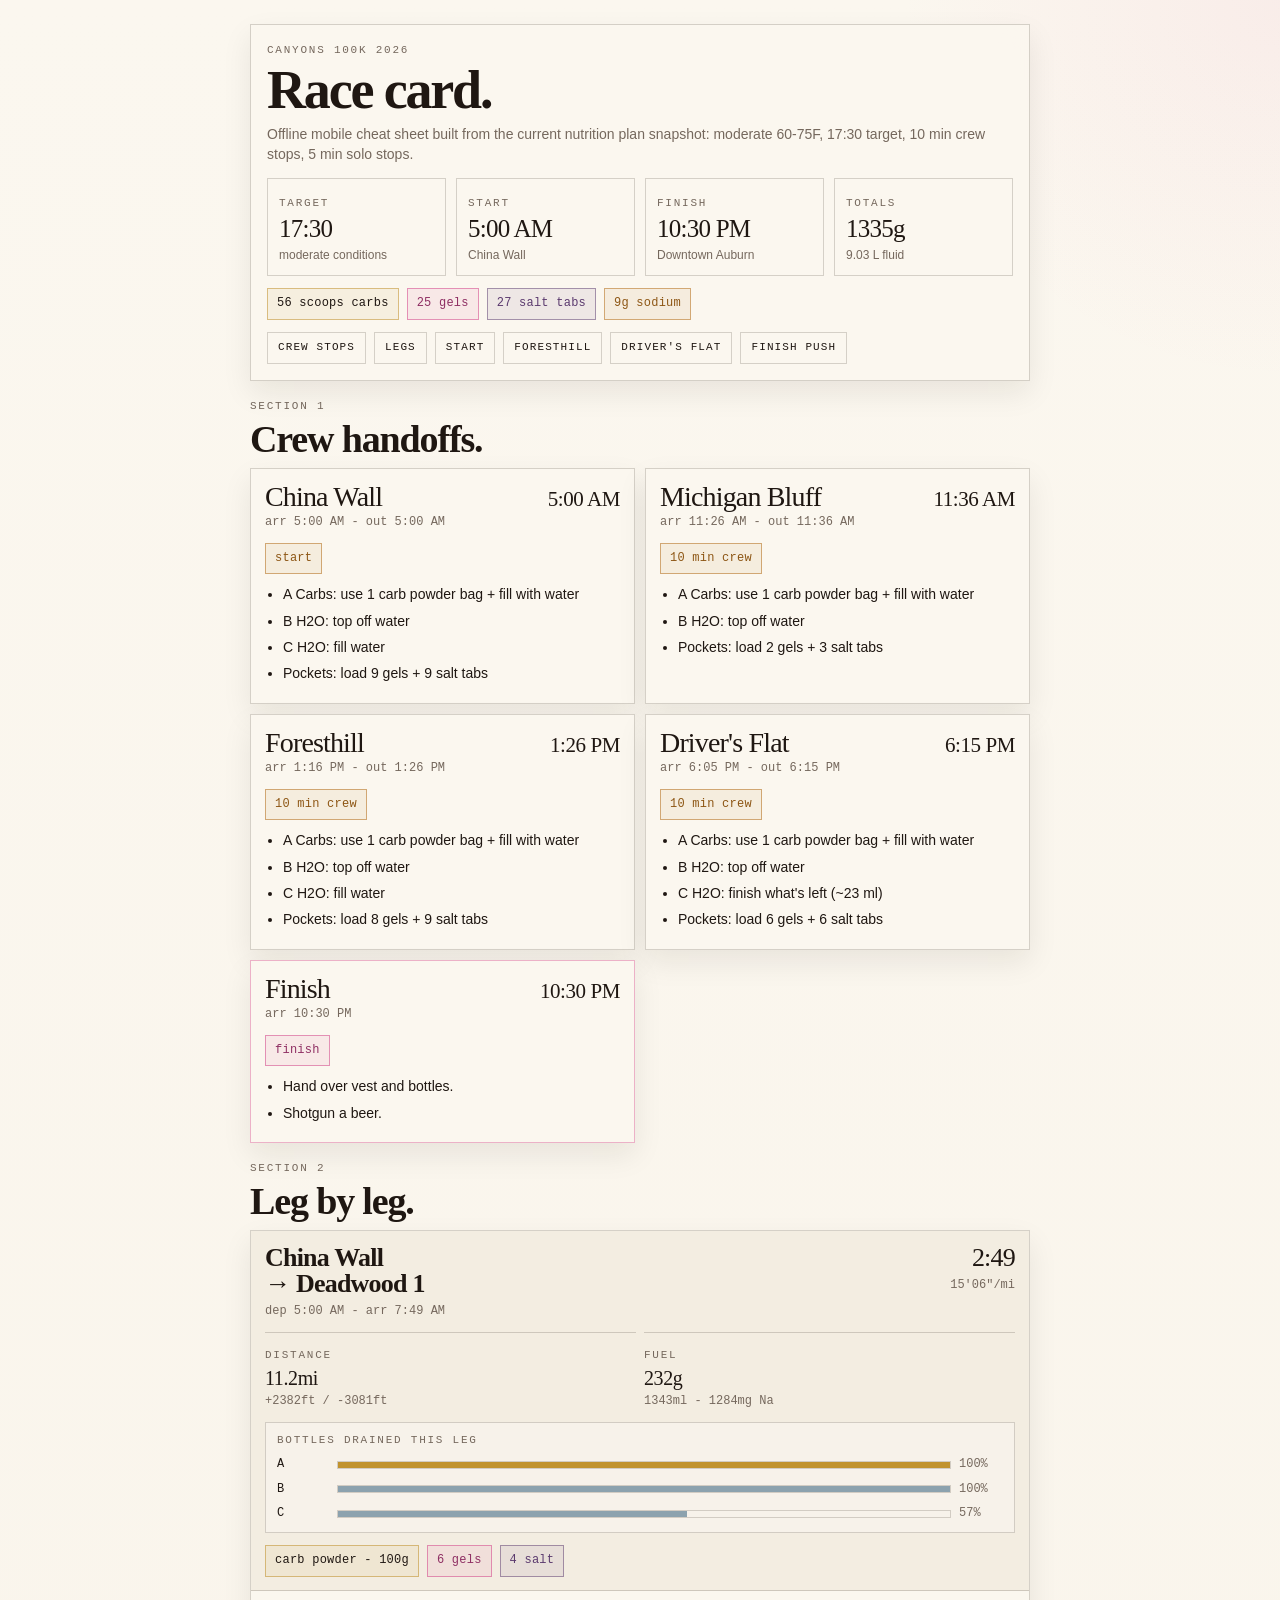
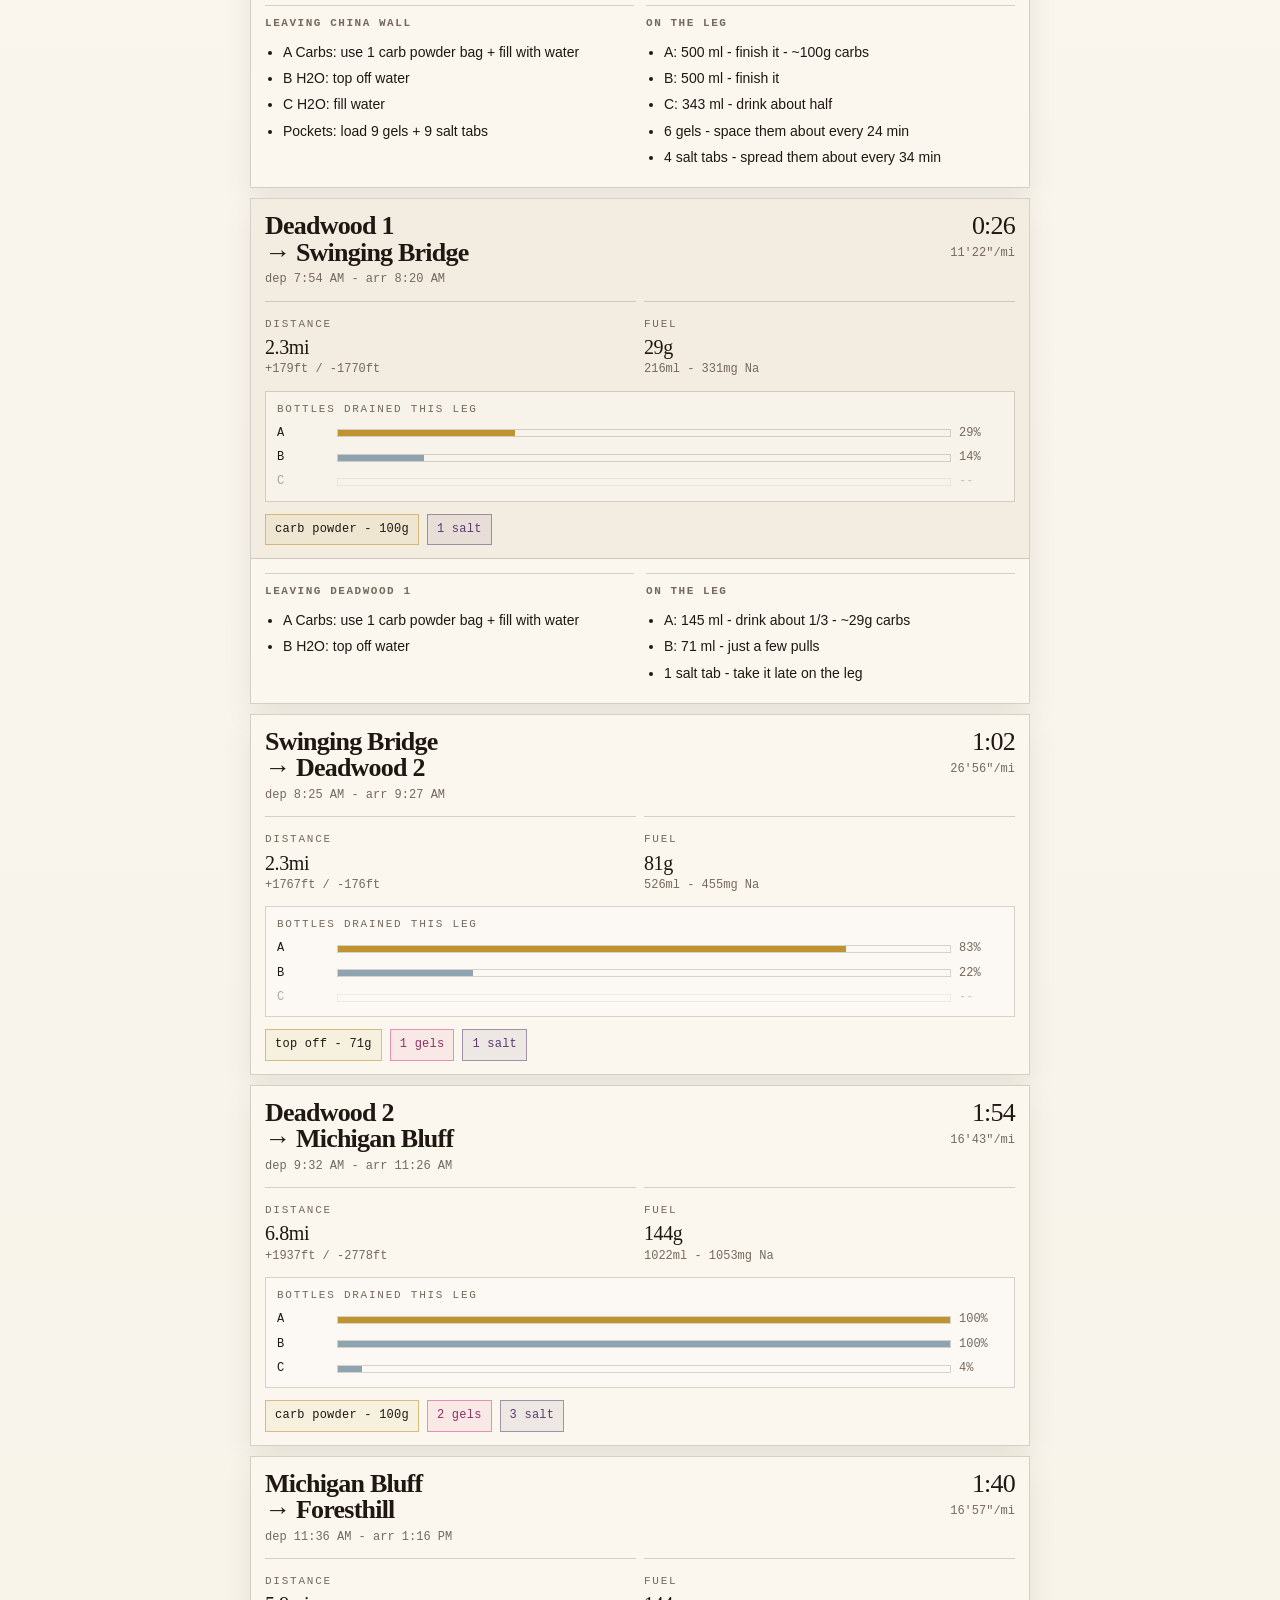
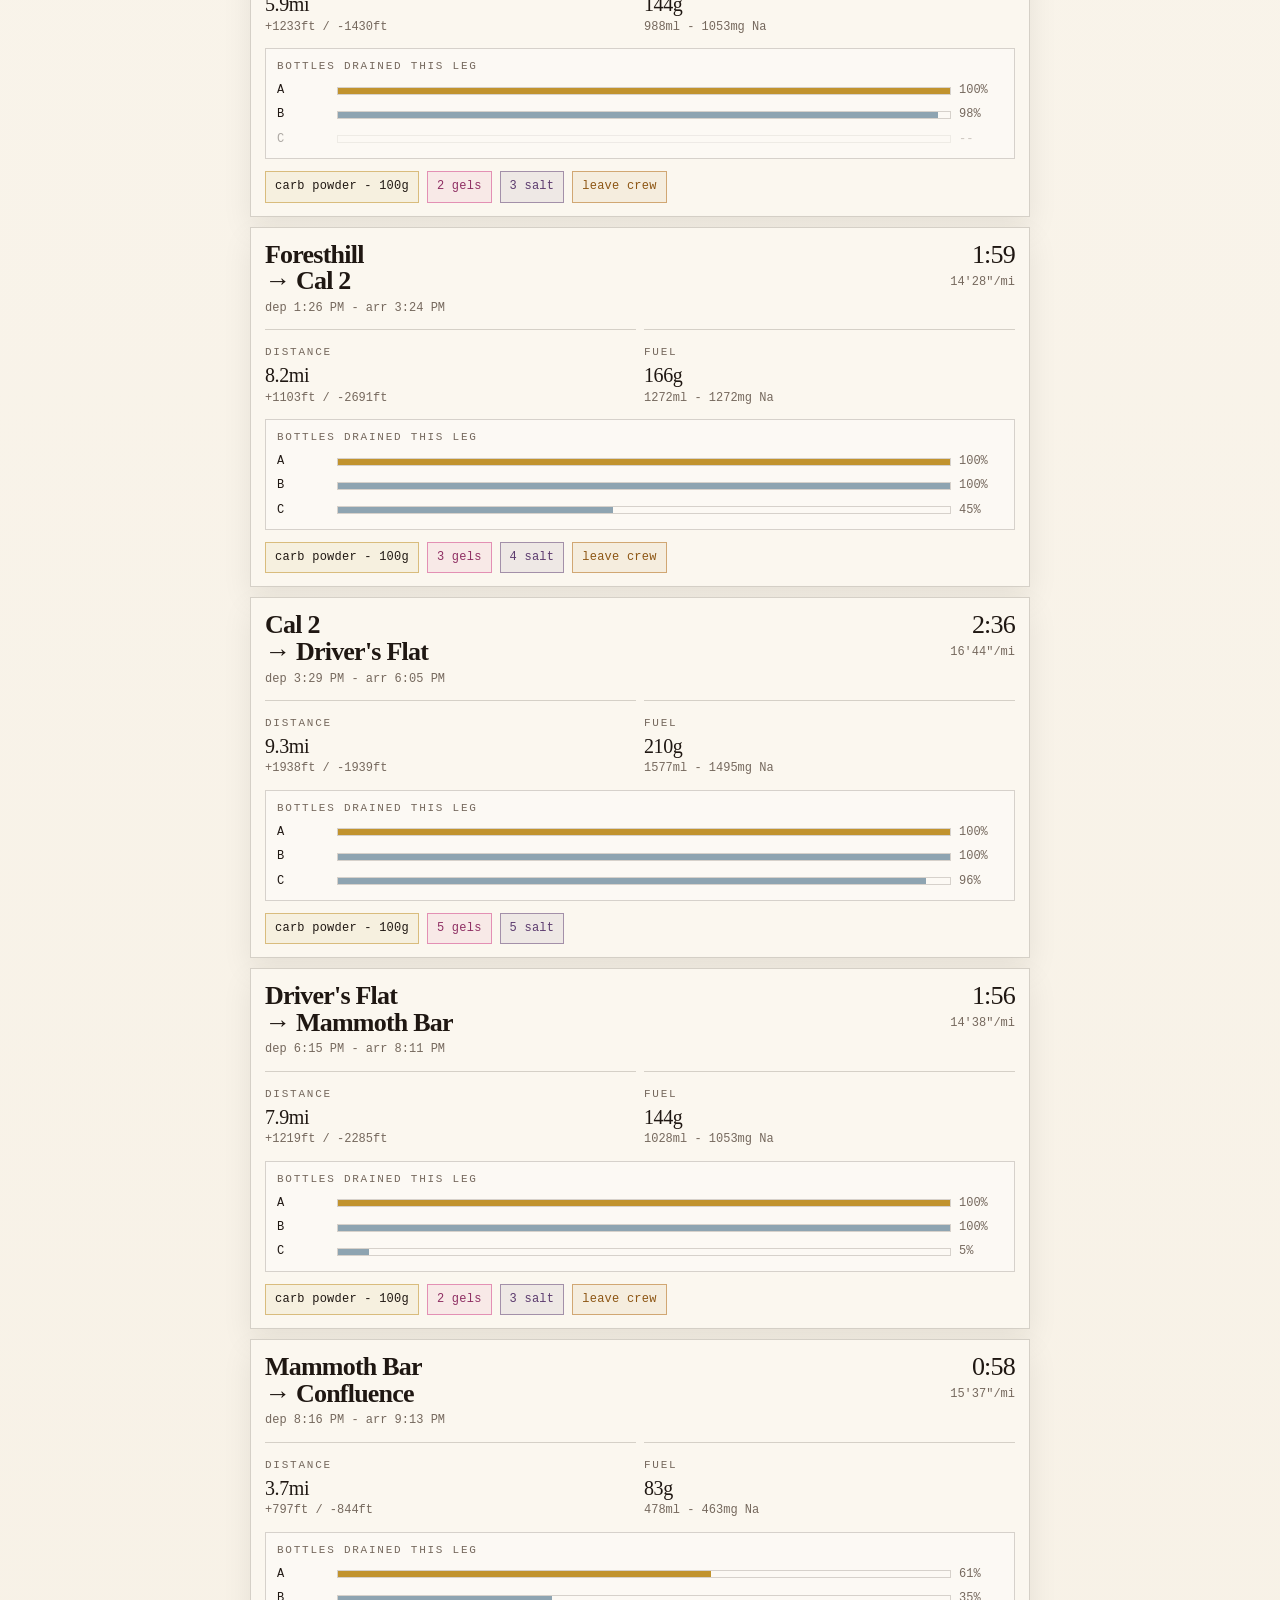
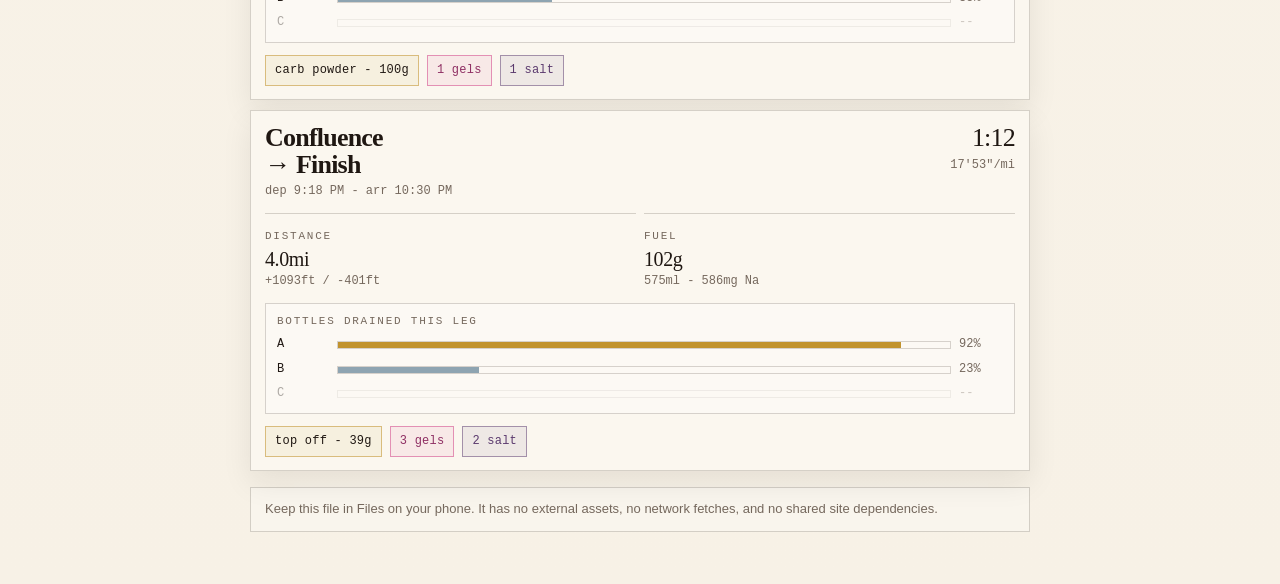
==== cheat-sheet.html @ bc031a40 "Add offline race cheat sheet" ====
<!doctype html>
<html lang="en">
<head>
<meta charset="utf-8" />
<meta name="viewport" content="width=device-width, initial-scale=1" />
<title>Canyons 100K Race Card</title>
<style>
  :root {
    --bg: #f7f1e6;
    --paper: #fbf7ef;
    --line: rgba(40, 28, 20, 0.18);
    --line-strong: rgba(40, 28, 20, 0.3);
    --ink: #1f1712;
    --muted: #75685d;
    --accent: #d4478a;
    --gold: #c1932e;
    --water: #5b7d93;
    --crew: #b56f1d;
    --shadow: 0 12px 28px rgba(28, 21, 15, 0.08);
  }
  * { box-sizing: border-box; }
  html { scroll-behavior: smooth; }
  body {
    margin: 0;
    background:
      radial-gradient(circle at top right, rgba(212, 71, 138, 0.06), transparent 24rem),
      linear-gradient(180deg, #fbf7ef 0%, #f7f1e6 100%);
    color: var(--ink);
    font-family: ui-sans-serif, -apple-system, BlinkMacSystemFont, "Segoe UI", sans-serif;
    line-height: 1.45;
  }
  a { color: inherit; }
  .wrap {
    max-width: 820px;
    margin: 0 auto;
    padding: 20px 14px 40px;
  }
  .hero {
    background: rgba(251, 247, 239, 0.92);
    border: 1px solid var(--line);
    box-shadow: var(--shadow);
    padding: 18px 16px 16px;
    margin-bottom: 14px;
    position: sticky;
    top: 0;
    z-index: 20;
    backdrop-filter: blur(14px);
  }
  .eyebrow,
  .card-k,
  .section-k,
  .mini {
    font-family: ui-monospace, SFMono-Regular, Menlo, monospace;
    text-transform: uppercase;
    letter-spacing: 0.16em;
    color: var(--muted);
    font-size: 11px;
  }
  h1 {
    margin: 6px 0 8px;
    font-family: ui-serif, Georgia, Cambria, "Times New Roman", serif;
    font-size: clamp(38px, 9vw, 54px);
    line-height: 0.94;
    letter-spacing: -0.04em;
    font-weight: 600;
  }
  .hero p {
    margin: 0;
    color: var(--muted);
    font-size: 14px;
  }
  .summary-grid {
    display: grid;
    grid-template-columns: repeat(2, minmax(0, 1fr));
    gap: 10px;
    margin-top: 14px;
  }
  .summary-card {
    border: 1px solid var(--line);
    background: var(--paper);
    padding: 10px 11px 11px;
    min-width: 0;
  }
  .summary-card .v {
    margin-top: 5px;
    display: block;
    font-family: ui-serif, Georgia, Cambria, "Times New Roman", serif;
    font-size: 25px;
    letter-spacing: -0.03em;
    line-height: 0.98;
  }
  .summary-card .sub {
    margin-top: 5px;
    color: var(--muted);
    font-size: 12px;
  }
  .summary-strip {
    display: flex;
    flex-wrap: wrap;
    gap: 8px;
    margin-top: 12px;
  }
  .pill {
    display: inline-flex;
    align-items: center;
    padding: 6px 9px;
    border: 1px solid var(--line);
    background: var(--paper);
    font-family: ui-monospace, SFMono-Regular, Menlo, monospace;
    font-size: 12px;
    letter-spacing: 0.02em;
  }
  .pill.carb { border-color: rgba(193, 147, 46, 0.55); background: rgba(193, 147, 46, 0.08); }
  .pill.gel { border-color: rgba(212, 71, 138, 0.55); background: rgba(212, 71, 138, 0.08); color: #8f2f63; }
  .pill.salt { border-color: rgba(91, 58, 110, 0.5); background: rgba(91, 58, 110, 0.08); color: #5b3a6e; }
  .pill.crew { border-color: rgba(181, 111, 29, 0.55); background: rgba(181, 111, 29, 0.08); color: #8d5614; }
  .jump-row {
    display: flex;
    flex-wrap: wrap;
    gap: 8px;
    margin-top: 12px;
  }
  .jump-row a {
    text-decoration: none;
    border: 1px solid var(--line);
    padding: 7px 10px;
    background: var(--paper);
    font-family: ui-monospace, SFMono-Regular, Menlo, monospace;
    font-size: 11px;
    letter-spacing: 0.1em;
    text-transform: uppercase;
  }
  .jump-row a:hover { background: #f3ede1; }
  section { margin-top: 18px; }
  .section-head {
    margin-bottom: 10px;
  }
  .section-head h2 {
    margin: 5px 0 0;
    font-family: ui-serif, Georgia, Cambria, "Times New Roman", serif;
    font-size: clamp(28px, 6vw, 38px);
    line-height: 1;
    letter-spacing: -0.03em;
    font-weight: 600;
  }
  .crew-grid,
  .leg-list {
    display: grid;
    gap: 10px;
  }
  .crew-card,
  .leg-card {
    border: 1px solid var(--line);
    background: var(--paper);
    box-shadow: var(--shadow);
  }
  .crew-card {
    padding: 14px 14px 13px;
  }
  .crew-card.finish { border-color: rgba(212, 71, 138, 0.4); }
  .crew-top {
    display: flex;
    justify-content: space-between;
    gap: 12px;
    align-items: baseline;
  }
  .crew-name {
    font-family: ui-serif, Georgia, Cambria, "Times New Roman", serif;
    font-size: 28px;
    line-height: 1;
    letter-spacing: -0.03em;
  }
  .crew-time {
    font-family: ui-serif, Georgia, Cambria, "Times New Roman", serif;
    font-size: 21px;
    letter-spacing: -0.02em;
    white-space: nowrap;
  }
  .crew-sub {
    margin-top: 3px;
    color: var(--muted);
    font-family: ui-monospace, SFMono-Regular, Menlo, monospace;
    font-size: 12px;
  }
  .crew-card ul,
  .detail-block ul {
    margin: 10px 0 0;
    padding-left: 18px;
  }
  .crew-card li,
  .detail-block li {
    margin-bottom: 6px;
    font-size: 14px;
  }
  details.leg-card {
    overflow: hidden;
  }
  details.leg-card summary {
    list-style: none;
    cursor: pointer;
    padding: 14px 14px 13px;
  }
  details.leg-card summary::-webkit-details-marker { display: none; }
  details.leg-card[open] summary {
    background: #f3ede1;
    border-bottom: 1px solid var(--line);
  }
  .leg-head {
    display: flex;
    justify-content: space-between;
    gap: 12px;
    align-items: flex-start;
  }
  .leg-title {
    font-family: ui-serif, Georgia, Cambria, "Times New Roman", serif;
    font-size: 26px;
    line-height: 1.02;
    letter-spacing: -0.03em;
    font-weight: 600;
  }
  .leg-kicker {
    margin-top: 5px;
    color: var(--muted);
    font-family: ui-monospace, SFMono-Regular, Menlo, monospace;
    font-size: 12px;
  }
  .leg-time {
    text-align: right;
    white-space: nowrap;
  }
  .leg-time .v {
    display: block;
    font-family: ui-serif, Georgia, Cambria, "Times New Roman", serif;
    font-size: 26px;
    line-height: 1;
    letter-spacing: -0.03em;
  }
  .leg-time .sub {
    margin-top: 4px;
    color: var(--muted);
    font-family: ui-monospace, SFMono-Regular, Menlo, monospace;
    font-size: 12px;
  }
  .leg-meta {
    display: grid;
    grid-template-columns: repeat(2, minmax(0, 1fr));
    gap: 8px;
    margin-top: 12px;
  }
  .meta-box {
    border-top: 1px solid var(--line);
    padding-top: 8px;
    min-width: 0;
  }
  .meta-box .v {
    display: block;
    margin-top: 4px;
    font-family: ui-serif, Georgia, Cambria, "Times New Roman", serif;
    font-size: 20px;
    line-height: 1.02;
    letter-spacing: -0.02em;
  }
  .meta-box .sub {
    margin-top: 4px;
    color: var(--muted);
    font-size: 12px;
    font-family: ui-monospace, SFMono-Regular, Menlo, monospace;
  }
  .bottle-grid {
    display: grid;
    gap: 7px;
    margin-top: 12px;
    padding: 10px 11px;
    border: 1px solid var(--line);
    background: rgba(255, 255, 255, 0.28);
  }
  .bottle-row {
    display: grid;
    grid-template-columns: 52px minmax(0, 1fr) 44px;
    gap: 8px;
    align-items: center;
    font-family: ui-monospace, SFMono-Regular, Menlo, monospace;
    font-size: 12px;
    color: var(--muted);
  }
  .bottle-row .label {
    color: var(--ink);
  }
  .bar {
    height: 8px;
    border: 1px solid var(--line);
    background: transparent;
    position: relative;
    overflow: hidden;
  }
  .bar i {
    position: absolute;
    inset: 0 auto 0 0;
    display: block;
    height: 100%;
  }
  .bar.carb i { background: var(--gold); }
  .bar.h2o i { background: rgba(91, 125, 147, 0.68); }
  .leg-pills {
    display: flex;
    flex-wrap: wrap;
    gap: 8px;
    margin-top: 12px;
  }
  .detail-grid {
    display: grid;
    gap: 12px;
    padding: 14px;
  }
  .detail-block {
    border-top: 1px solid var(--line);
    padding-top: 10px;
  }
  .detail-block h3 {
    margin: 0;
    font-family: ui-monospace, SFMono-Regular, Menlo, monospace;
    font-size: 11px;
    letter-spacing: 0.14em;
    text-transform: uppercase;
    color: var(--muted);
  }
  .footer-note {
    margin-top: 16px;
    padding: 12px 14px;
    border: 1px solid var(--line);
    background: rgba(251, 247, 239, 0.8);
    color: var(--muted);
    font-size: 13px;
  }
  @media (min-width: 760px) {
    .wrap { padding: 24px 20px 52px; }
    .summary-grid { grid-template-columns: repeat(4, minmax(0, 1fr)); }
    .crew-grid { grid-template-columns: repeat(2, minmax(0, 1fr)); }
    .detail-grid { grid-template-columns: repeat(2, minmax(0, 1fr)); }
  }
  @media (max-width: 440px) {
    .wrap { padding-left: 10px; padding-right: 10px; }
    .hero { padding-left: 12px; padding-right: 12px; }
    .leg-head,
    .crew-top { flex-direction: column; align-items: flex-start; }
    .leg-time { text-align: left; }
    .bottle-row { grid-template-columns: 44px minmax(0, 1fr) 38px; }
  }
</style>
</head>
<body>
<div class="wrap">
  <header class="hero">
    <div class="eyebrow">Canyons 100K 2026</div>
    <h1>Race card.</h1>
    <p>Offline mobile cheat sheet built from the current nutrition plan snapshot: moderate 60-75F, 17:30 target, 10 min crew stops, 5 min solo stops.</p>
    <div class="summary-grid" id="summaryGrid"></div>
    <div class="summary-strip" id="summaryStrip"></div>
    <div class="jump-row">
      <a href="#crew">Crew stops</a>
      <a href="#legs">Legs</a>
      <a href="#leg-1">Start</a>
      <a href="#leg-5">Foresthill</a>
      <a href="#leg-8">Driver's Flat</a>
      <a href="#leg-10">Finish push</a>
    </div>
  </header>

  <main>
    <section id="crew">
      <div class="section-head">
        <div class="section-k">Section 1</div>
        <h2>Crew handoffs.</h2>
      </div>
      <div class="crew-grid" id="crewGrid"></div>
    </section>

    <section id="legs">
      <div class="section-head">
        <div class="section-k">Section 2</div>
        <h2>Leg by leg.</h2>
      </div>
      <div class="leg-list" id="legList"></div>
    </section>

    <div class="footer-note">
      Keep this file in Files on your phone. It has no external assets, no network fetches, and no shared site dependencies.
    </div>
  </main>
</div>

<script>
const DATA = {
  "meta": {
    "heat": "moderate",
    "target": "17:30",
    "start": "5:00 AM",
    "finish": "10:30 PM",
    "carbs": 1335,
    "fluid": "9.03 L",
    "sodium": 9045,
    "gels": 25,
    "salt": 27,
    "scoops": 56
  },
  "crewStops": [
    {
      "name": "China Wall",
      "start": true,
      "finish": false,
      "arr": "5:00 AM",
      "dep": "5:00 AM",
      "dwellMin": 0
    },
    {
      "name": "Michigan Bluff",
      "start": false,
      "finish": false,
      "arr": "11:26 AM",
      "dep": "11:36 AM",
      "dwellMin": 10
    },
    {
      "name": "Foresthill",
      "start": false,
      "finish": false,
      "arr": "1:16 PM",
      "dep": "1:26 PM",
      "dwellMin": 10
    },
    {
      "name": "Driver's Flat",
      "start": false,
      "finish": false,
      "arr": "6:05 PM",
      "dep": "6:15 PM",
      "dwellMin": 10
    },
    {
      "name": "Finish",
      "start": false,
      "finish": true,
      "arr": "10:30 PM",
      "dep": null,
      "dwellMin": 0
    }
  ],
  "legs": [
    {
      "from": "China Wall",
      "to": "Deadwood 1",
      "crew": false,
      "mile": 11.2,
      "gain": 2382,
      "loss": 3081,
      "time": "2:49",
      "dep": "5:00 AM",
      "arr": "7:49 AM",
      "pace": "15'06\"/mi",
      "carbs": 232,
      "fluidMl": 1343,
      "sodium": 1284,
      "bottles": { "A": 100, "B": 100, "C": 57 },
      "topPills": { "bag": "carb powder - 100g", "gels": 6, "salt": 4 },
      "leaving": [
        "A Carbs: use 1 carb powder bag + fill with water",
        "B H2O: top off water",
        "C H2O: fill water",
        "Pockets: load 9 gels + 9 salt tabs"
      ],
      "onLeg": [
        "A: 500 ml - finish it - ~100g carbs",
        "B: 500 ml - finish it",
        "C: 343 ml - drink about half",
        "6 gels - space them about every 24 min",
        "4 salt tabs - spread them about every 34 min"
      ]
    },
    {
      "from": "Deadwood 1",
      "to": "Swinging Bridge",
      "crew": false,
      "mile": 2.3,
      "gain": 179,
      "loss": 1770,
      "time": "0:26",
      "dep": "7:54 AM",
      "arr": "8:20 AM",
      "pace": "11'22\"/mi",
      "carbs": 29,
      "fluidMl": 216,
      "sodium": 331,
      "bottles": { "A": 29, "B": 14, "C": null },
      "topPills": { "bag": "carb powder - 100g", "gels": 0, "salt": 1 },
      "leaving": [
        "A Carbs: use 1 carb powder bag + fill with water",
        "B H2O: top off water"
      ],
      "onLeg": [
        "A: 145 ml - drink about 1/3 - ~29g carbs",
        "B: 71 ml - just a few pulls",
        "1 salt tab - take it late on the leg"
      ]
    },
    {
      "from": "Swinging Bridge",
      "to": "Deadwood 2",
      "crew": false,
      "mile": 2.3,
      "gain": 1767,
      "loss": 176,
      "time": "1:02",
      "dep": "8:25 AM",
      "arr": "9:27 AM",
      "pace": "26'56\"/mi",
      "carbs": 81,
      "fluidMl": 526,
      "sodium": 455,
      "bottles": { "A": 83, "B": 22, "C": null },
      "topPills": { "bag": "top off - 71g", "gels": 1, "salt": 1 },
      "leaving": [
        "A Carbs: keep carry-over + top off (71g left)",
        "B H2O: top off water"
      ],
      "onLeg": [
        "A: 415 ml - drink about 3/4 to 4/5 - ~59g carbs",
        "B: 111 ml - just a few pulls",
        "1 gel - use it around halfway",
        "1 salt tab - take it around halfway"
      ]
    },
    {
      "from": "Deadwood 2",
      "to": "Michigan Bluff",
      "crew": false,
      "mile": 6.8,
      "gain": 1937,
      "loss": 2778,
      "time": "1:54",
      "dep": "9:32 AM",
      "arr": "11:26 AM",
      "pace": "16'43\"/mi",
      "carbs": 144,
      "fluidMl": 1022,
      "sodium": 1053,
      "bottles": { "A": 100, "B": 100, "C": 4 },
      "topPills": { "bag": "carb powder - 100g", "gels": 2, "salt": 3 },
      "leaving": [
        "A Carbs: use 1 carb powder bag + fill with water",
        "B H2O: top off water",
        "C H2O: fill water"
      ],
      "onLeg": [
        "A: 500 ml - finish it - ~100g carbs",
        "B: 500 ml - finish it",
        "C: 22 ml - just a few sips",
        "2 gels - use one in the first half and one in the second half",
        "3 salt tabs - spread them about every 29 min"
      ]
    },
    {
      "from": "Michigan Bluff",
      "to": "Foresthill",
      "crew": true,
      "mile": 5.9,
      "gain": 1233,
      "loss": 1430,
      "time": "1:40",
      "dep": "11:36 AM",
      "arr": "1:16 PM",
      "pace": "16'57\"/mi",
      "carbs": 144,
      "fluidMl": 988,
      "sodium": 1053,
      "bottles": { "A": 100, "B": 98, "C": null },
      "topPills": { "bag": "carb powder - 100g", "gels": 2, "salt": 3 },
      "leaving": [
        "A Carbs: use 1 carb powder bag + fill with water",
        "B H2O: top off water",
        "Pockets: load 2 gels + 3 salt tabs"
      ],
      "onLeg": [
        "A: 500 ml - finish it - ~100g carbs",
        "B: 488 ml - drink almost all of it",
        "2 gels - use one in the first half and one in the second half",
        "3 salt tabs - spread them about every 25 min"
      ]
    },
    {
      "from": "Foresthill",
      "to": "Cal 2",
      "crew": true,
      "mile": 8.2,
      "gain": 1103,
      "loss": 2691,
      "time": "1:59",
      "dep": "1:26 PM",
      "arr": "3:24 PM",
      "pace": "14'28\"/mi",
      "carbs": 166,
      "fluidMl": 1272,
      "sodium": 1272,
      "bottles": { "A": 100, "B": 100, "C": 45 },
      "topPills": { "bag": "carb powder - 100g", "gels": 3, "salt": 4 },
      "leaving": [
        "A Carbs: use 1 carb powder bag + fill with water",
        "B H2O: top off water",
        "C H2O: fill water",
        "Pockets: load 8 gels + 9 salt tabs"
      ],
      "onLeg": [
        "A: 500 ml - finish it - ~100g carbs",
        "B: 500 ml - finish it",
        "C: 272 ml - drink about half",
        "3 gels - space them about every 30 min",
        "4 salt tabs - spread them about every 24 min"
      ]
    },
    {
      "from": "Cal 2",
      "to": "Driver's Flat",
      "crew": false,
      "mile": 9.3,
      "gain": 1938,
      "loss": 1939,
      "time": "2:36",
      "dep": "3:29 PM",
      "arr": "6:05 PM",
      "pace": "16'44\"/mi",
      "carbs": 210,
      "fluidMl": 1577,
      "sodium": 1495,
      "bottles": { "A": 100, "B": 100, "C": 96 },
      "topPills": { "bag": "carb powder - 100g", "gels": 5, "salt": 5 },
      "leaving": [
        "A Carbs: use 1 carb powder bag + fill with water",
        "B H2O: top off water",
        "C H2O: fill water"
      ],
      "onLeg": [
        "A: 500 ml - finish it - ~100g carbs",
        "B: 500 ml - finish it",
        "C: 577 ml - drink almost all of it",
        "5 gels - space them about every 26 min",
        "5 salt tabs - spread them about every 26 min"
      ]
    },
    {
      "from": "Driver's Flat",
      "to": "Mammoth Bar",
      "crew": true,
      "mile": 7.9,
      "gain": 1219,
      "loss": 2285,
      "time": "1:56",
      "dep": "6:15 PM",
      "arr": "8:11 PM",
      "pace": "14'38\"/mi",
      "carbs": 144,
      "fluidMl": 1028,
      "sodium": 1053,
      "bottles": { "A": 100, "B": 100, "C": 5 },
      "topPills": { "bag": "carb powder - 100g", "gels": 2, "salt": 3 },
      "leaving": [
        "A Carbs: use 1 carb powder bag + fill with water",
        "B H2O: top off water",
        "C H2O: finish what's left (~23 ml)",
        "Pockets: load 6 gels + 6 salt tabs"
      ],
      "onLeg": [
        "A: 500 ml - finish it - ~100g carbs",
        "B: 500 ml - finish it",
        "C: 28 ml - just a few sips",
        "2 gels - use one in the first half and one in the second half",
        "3 salt tabs - spread them about every 29 min"
      ]
    },
    {
      "from": "Mammoth Bar",
      "to": "Confluence",
      "crew": false,
      "mile": 3.7,
      "gain": 797,
      "loss": 844,
      "time": "0:58",
      "dep": "8:16 PM",
      "arr": "9:13 PM",
      "pace": "15'37\"/mi",
      "carbs": 83,
      "fluidMl": 478,
      "sodium": 463,
      "bottles": { "A": 61, "B": 35, "C": null },
      "topPills": { "bag": "carb powder - 100g", "gels": 1, "salt": 1 },
      "leaving": [
        "A Carbs: use 1 carb powder bag + fill with water",
        "B H2O: top off water"
      ],
      "onLeg": [
        "A: 303 ml - drink about 2/3 - ~61g carbs",
        "B: 175 ml - drink about 1/3",
        "1 gel - use it around halfway",
        "1 salt tab - take it around halfway"
      ]
    },
    {
      "from": "Confluence",
      "to": "Finish",
      "crew": false,
      "mile": 4,
      "gain": 1093,
      "loss": 401,
      "time": "1:12",
      "dep": "9:18 PM",
      "arr": "10:30 PM",
      "pace": "17'53\"/mi",
      "carbs": 102,
      "fluidMl": 575,
      "sodium": 586,
      "bottles": { "A": 92, "B": 23, "C": null },
      "topPills": { "bag": "top off - 39g", "gels": 3, "salt": 2 },
      "leaving": [
        "A Carbs: keep carry-over + top off (39g left)",
        "B H2O: top off water"
      ],
      "onLeg": [
        "A: 460 ml - drink almost all of it - ~36g carbs",
        "B: 115 ml - just a few pulls",
        "3 gels - space them about every 18 min",
        "2 salt tabs - take one in the first half and one in the second half"
      ]
    }
  ]
};

const summaryGrid = document.getElementById('summaryGrid');
const summaryStrip = document.getElementById('summaryStrip');
const crewGrid = document.getElementById('crewGrid');
const legList = document.getElementById('legList');

function esc(value) {
  return String(value)
    .replaceAll('&', '&amp;')
    .replaceAll('<', '&lt;')
    .replaceAll('>', '&gt;')
    .replaceAll('"', '&quot;');
}

function summaryCard(label, value, sub) {
  return `<div class="summary-card"><span class="card-k">${label}</span><span class="v">${value}</span><div class="sub">${sub}</div></div>`;
}

function pill(label, cls) {
  return `<span class="pill ${cls}">${esc(label)}</span>`;
}

summaryGrid.innerHTML = [
  summaryCard('Target', DATA.meta.target, `${DATA.meta.heat} conditions`),
  summaryCard('Start', DATA.meta.start, 'China Wall'),
  summaryCard('Finish', DATA.meta.finish, 'Downtown Auburn'),
  summaryCard('Totals', `${DATA.meta.carbs}g`, `${DATA.meta.fluid} fluid`)
].join('');

summaryStrip.innerHTML = [
  pill(`${DATA.meta.scoops} scoops carbs`, 'carb'),
  pill(`${DATA.meta.gels} gels`, 'gel'),
  pill(`${DATA.meta.salt} salt tabs`, 'salt'),
  pill(`${Math.round(DATA.meta.sodium / 1000 * 10) / 10}g sodium`, 'crew')
].join('');

const crewLegMap = new Map(DATA.legs.map((leg) => [leg.from, leg]));

crewGrid.innerHTML = DATA.crewStops.map((stop) => {
  const nextLeg = crewLegMap.get(stop.name);
  const actions = [];
  if (stop.finish) {
    actions.push('Hand over vest and bottles.');
    actions.push('Shotgun a beer.');
  } else if (nextLeg) {
    actions.push(...nextLeg.leaving);
  }
  const chips = [];
  if (stop.start) chips.push(pill('start', 'crew'));
  else if (stop.finish) chips.push(pill('finish', 'gel'));
  else chips.push(pill(`${stop.dwellMin} min crew`, 'crew'));
  return `
    <article class="crew-card ${stop.finish ? 'finish' : ''}" id="crew-${stop.name.toLowerCase().replace(/[^a-z0-9]+/g, '-')}">
      <div class="crew-top">
        <div>
          <div class="crew-name">${esc(stop.name)}</div>
          <div class="crew-sub">${stop.finish ? `arr ${esc(stop.arr)}` : `arr ${esc(stop.arr)} - out ${esc(stop.dep)}`}</div>
        </div>
        <div class="crew-time">${stop.finish ? esc(stop.arr) : esc(stop.dep)}</div>
      </div>
      <div class="summary-strip">${chips.join('')}</div>
      <ul>${actions.map((item) => `<li>${esc(item)}</li>`).join('')}</ul>
    </article>
  `;
}).join('');

legList.innerHTML = DATA.legs.map((leg, idx) => {
  const pills = [
    pill(leg.topPills.bag, 'carb'),
    leg.topPills.gels ? pill(`${leg.topPills.gels} gels`, 'gel') : '',
    leg.topPills.salt ? pill(`${leg.topPills.salt} salt`, 'salt') : '',
    leg.crew ? pill('leave crew', 'crew') : ''
  ].filter(Boolean).join('');

  const bottleRows = [
    { key: 'A', label: 'A', pct: leg.bottles.A, cls: 'carb' },
    { key: 'B', label: 'B', pct: leg.bottles.B, cls: 'h2o' },
    { key: 'C', label: 'C', pct: leg.bottles.C, cls: 'h2o' }
  ].map((item) => {
    const pct = item.pct == null ? '--' : `${item.pct}%`;
    const width = item.pct == null ? 0 : item.pct;
    const opacity = item.pct == null ? ' style="opacity:0.35"' : '';
    return `<div class="bottle-row"${opacity}><span class="label">${item.label}</span><div class="bar ${item.cls}"><i style="width:${width}%"></i></div><span>${pct}</span></div>`;
  }).join('');

  return `
    <details class="leg-card" id="leg-${idx + 1}" ${idx < 2 ? 'open' : ''}>
      <summary>
        <div class="leg-head">
          <div>
            <div class="leg-title">${esc(leg.from)}<br />&rarr; ${esc(leg.to)}</div>
            <div class="leg-kicker">dep ${esc(leg.dep)} - arr ${esc(leg.arr)}</div>
          </div>
          <div class="leg-time">
            <span class="v">${esc(leg.time)}</span>
            <span class="sub">${esc(leg.pace)}</span>
          </div>
        </div>
        <div class="leg-meta">
          <div class="meta-box"><span class="mini">Distance</span><span class="v">${leg.mile.toFixed(1)}mi</span><div class="sub">+${leg.gain}ft / -${leg.loss}ft</div></div>
          <div class="meta-box"><span class="mini">Fuel</span><span class="v">${leg.carbs}g</span><div class="sub">${leg.fluidMl}ml - ${leg.sodium}mg Na</div></div>
        </div>
        <div class="bottle-grid">
          <div class="mini">Bottles drained this leg</div>
          ${bottleRows}
        </div>
        <div class="leg-pills">${pills}</div>
      </summary>
      <div class="detail-grid">
        <div class="detail-block">
          <h3>Leaving ${esc(leg.from)}</h3>
          <ul>${leg.leaving.map((item) => `<li>${esc(item)}</li>`).join('')}</ul>
        </div>
        <div class="detail-block">
          <h3>On the leg</h3>
          <ul>${leg.onLeg.map((item) => `<li>${esc(item)}</li>`).join('')}</ul>
        </div>
      </div>
    </details>
  `;
}).join('');
</script>
</body>
</html>
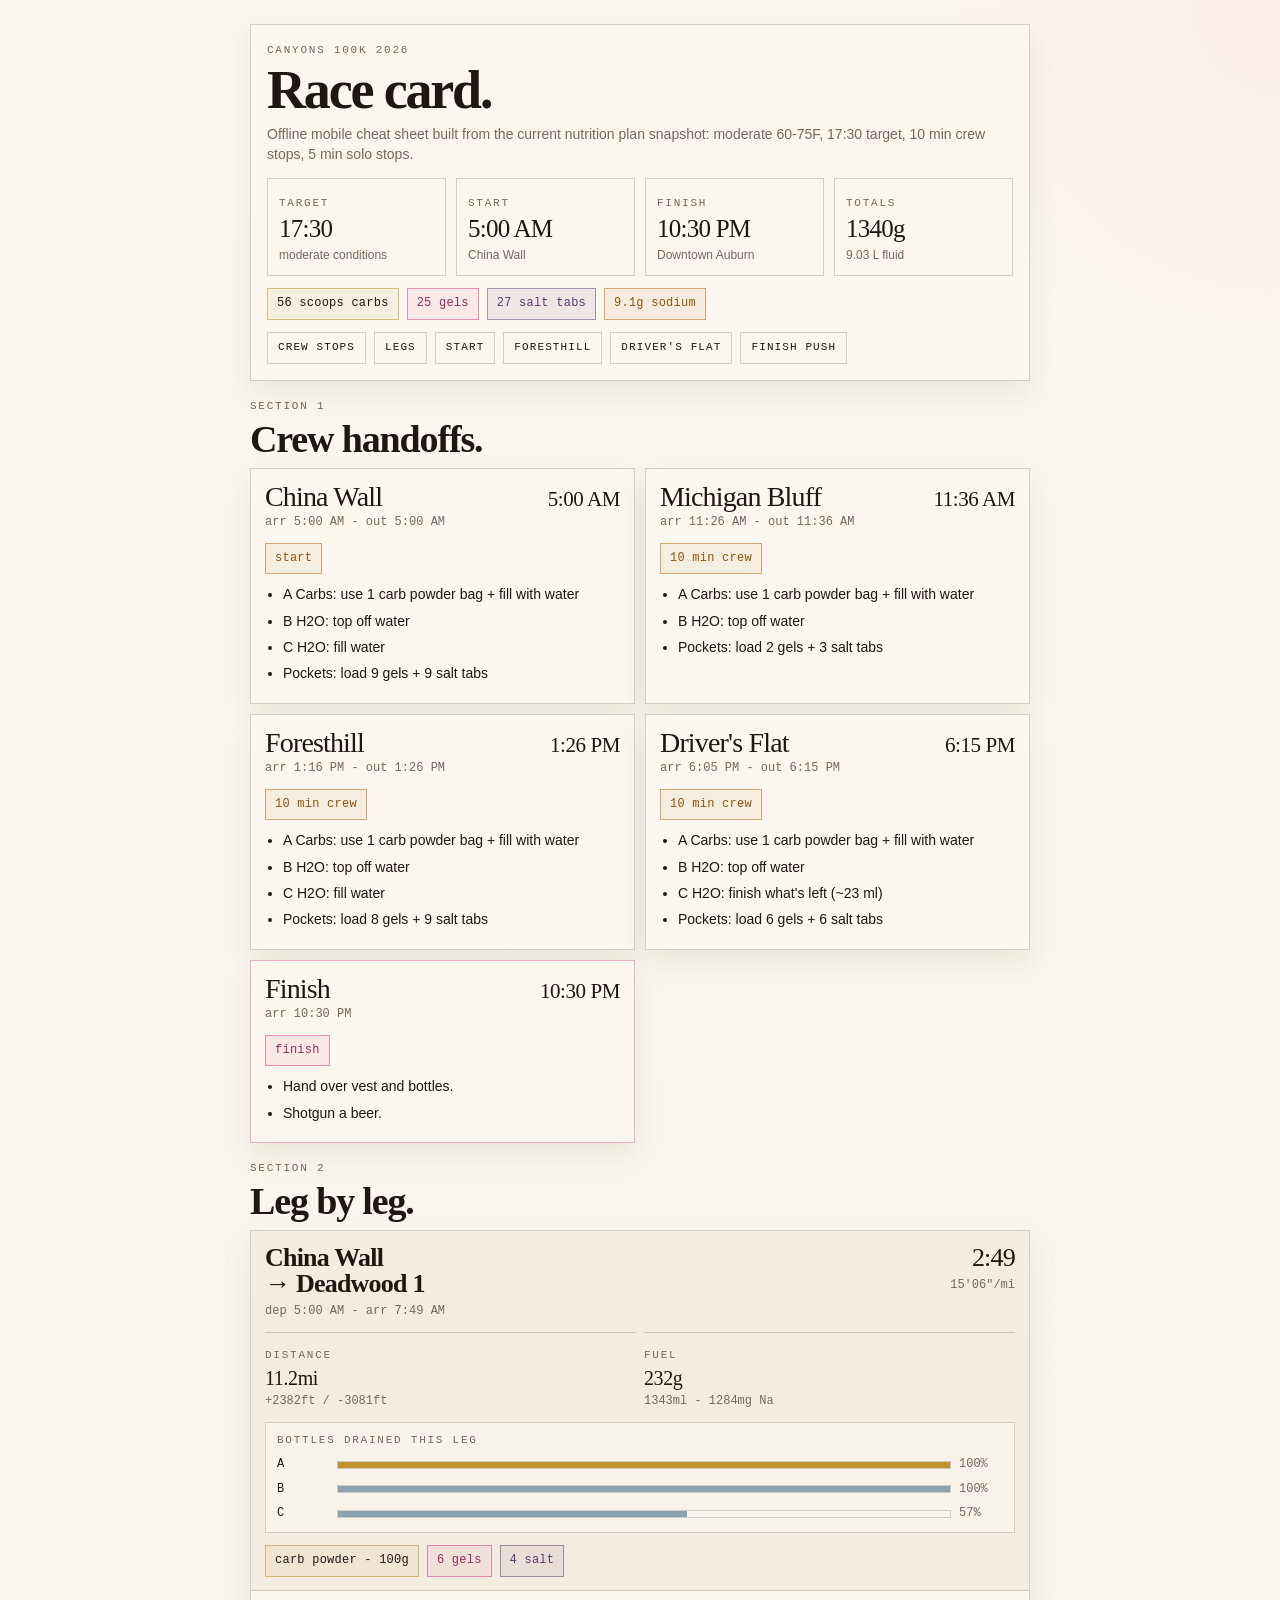
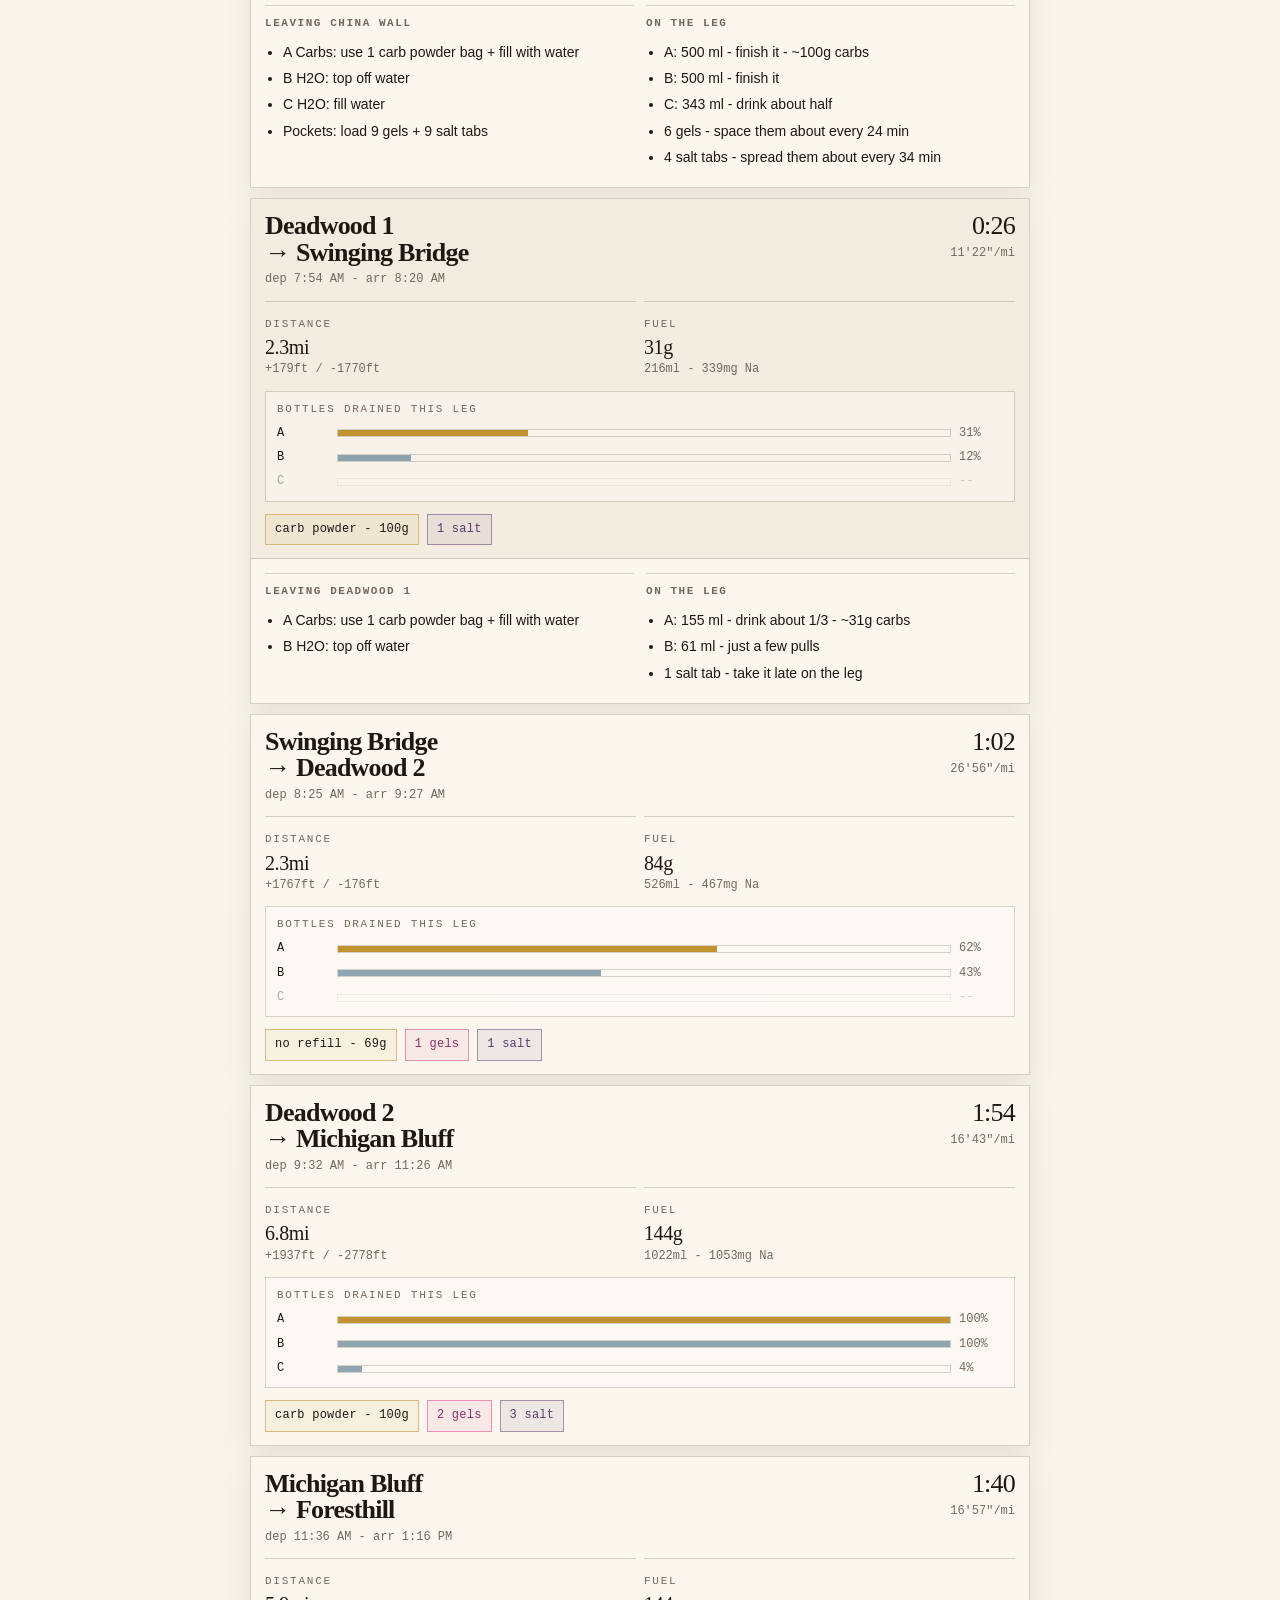
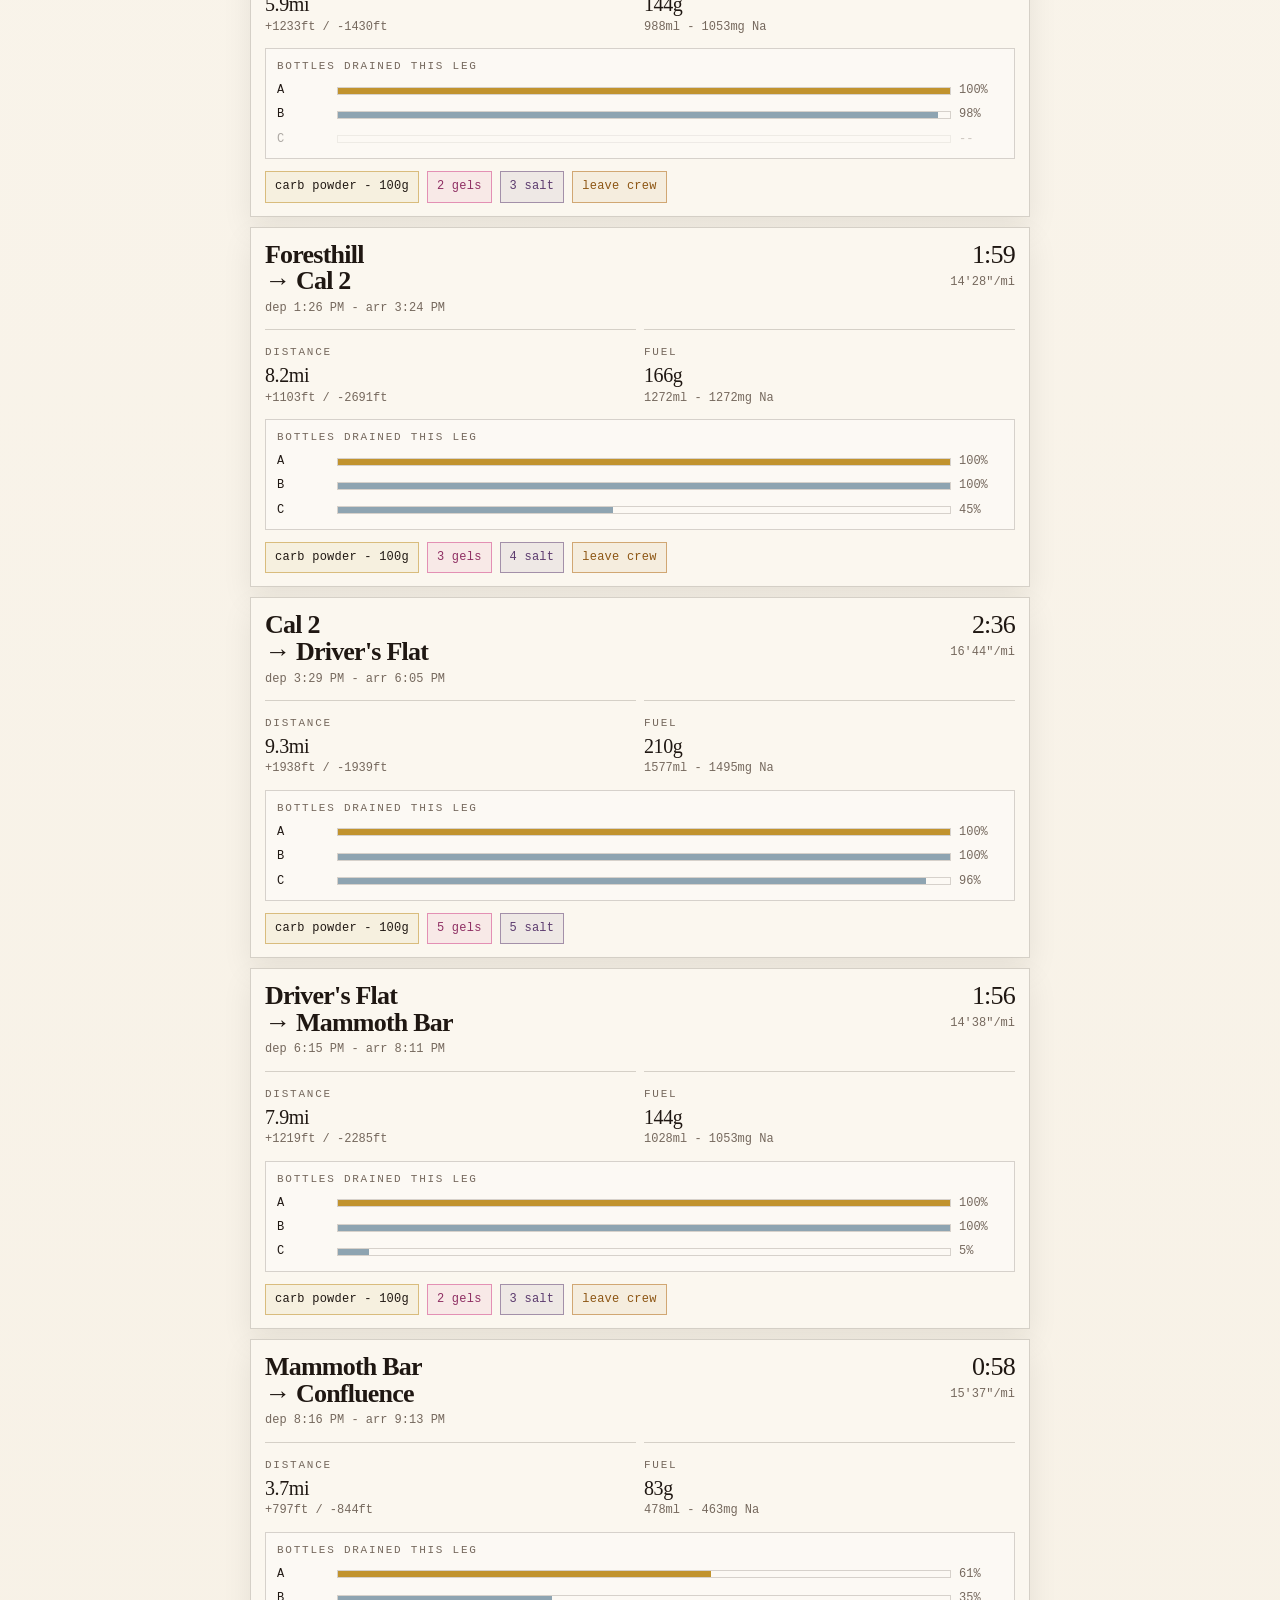
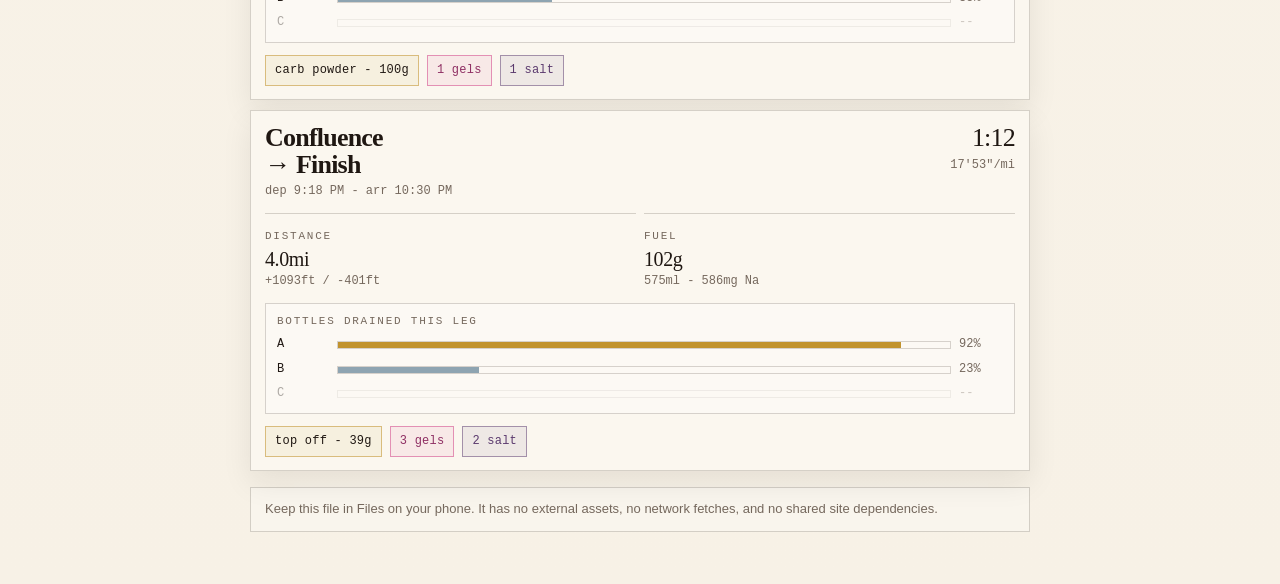
==== commit be58c190: "Fix Swinging Bridge turnaround and crew map links" ====
--- a/cheat-sheet.html
+++ b/cheat-sheet.html
@@ -396,9 +396,9 @@
     "target": "17:30",
     "start": "5:00 AM",
     "finish": "10:30 PM",
-    "carbs": 1335,
+    "carbs": 1340,
     "fluid": "9.03 L",
-    "sodium": 9045,
+    "sodium": 9065,
     "gels": 25,
     "salt": 27,
     "scoops": 56
@@ -487,18 +487,18 @@
       "dep": "7:54 AM",
       "arr": "8:20 AM",
       "pace": "11'22\"/mi",
-      "carbs": 29,
+      "carbs": 31,
       "fluidMl": 216,
-      "sodium": 331,
-      "bottles": { "A": 29, "B": 14, "C": null },
+      "sodium": 339,
+      "bottles": { "A": 31, "B": 12, "C": null },
       "topPills": { "bag": "carb powder - 100g", "gels": 0, "salt": 1 },
       "leaving": [
         "A Carbs: use 1 carb powder bag + fill with water",
         "B H2O: top off water"
       ],
       "onLeg": [
-        "A: 145 ml - drink about 1/3 - ~29g carbs",
-        "B: 71 ml - just a few pulls",
+        "A: 155 ml - drink about 1/3 - ~31g carbs",
+        "B: 61 ml - just a few pulls",
         "1 salt tab - take it late on the leg"
       ]
     },
@@ -513,18 +513,19 @@
       "dep": "8:25 AM",
       "arr": "9:27 AM",
       "pace": "26'56\"/mi",
-      "carbs": 81,
+      "carbs": 84,
       "fluidMl": 526,
-      "sodium": 455,
-      "bottles": { "A": 83, "B": 22, "C": null },
-      "topPills": { "bag": "top off - 71g", "gels": 1, "salt": 1 },
-      "leaving": [
-        "A Carbs: keep carry-over + top off (71g left)",
-        "B H2O: top off water"
-      ],
-      "onLeg": [
-        "A: 415 ml - drink about 3/4 to 4/5 - ~59g carbs",
-        "B: 111 ml - just a few pulls",
+      "sodium": 467,
+      "bottles": { "A": 62, "B": 43, "C": null },
+      "topPills": { "bag": "no refill - 69g", "gels": 1, "salt": 1 },
+      "leaving": [
+        "Aid: no water / no refill here",
+        "A Carbs: keep going with what is left (69g / 345 ml)",
+        "B H2O: keep going with what is left (439 ml)"
+      ],
+      "onLeg": [
+        "A: 310 ml - drink almost all of it - ~62g carbs",
+        "B: 216 ml - drink about half",
         "1 gel - use it around halfway",
         "1 salt tab - take it around halfway"
       ]
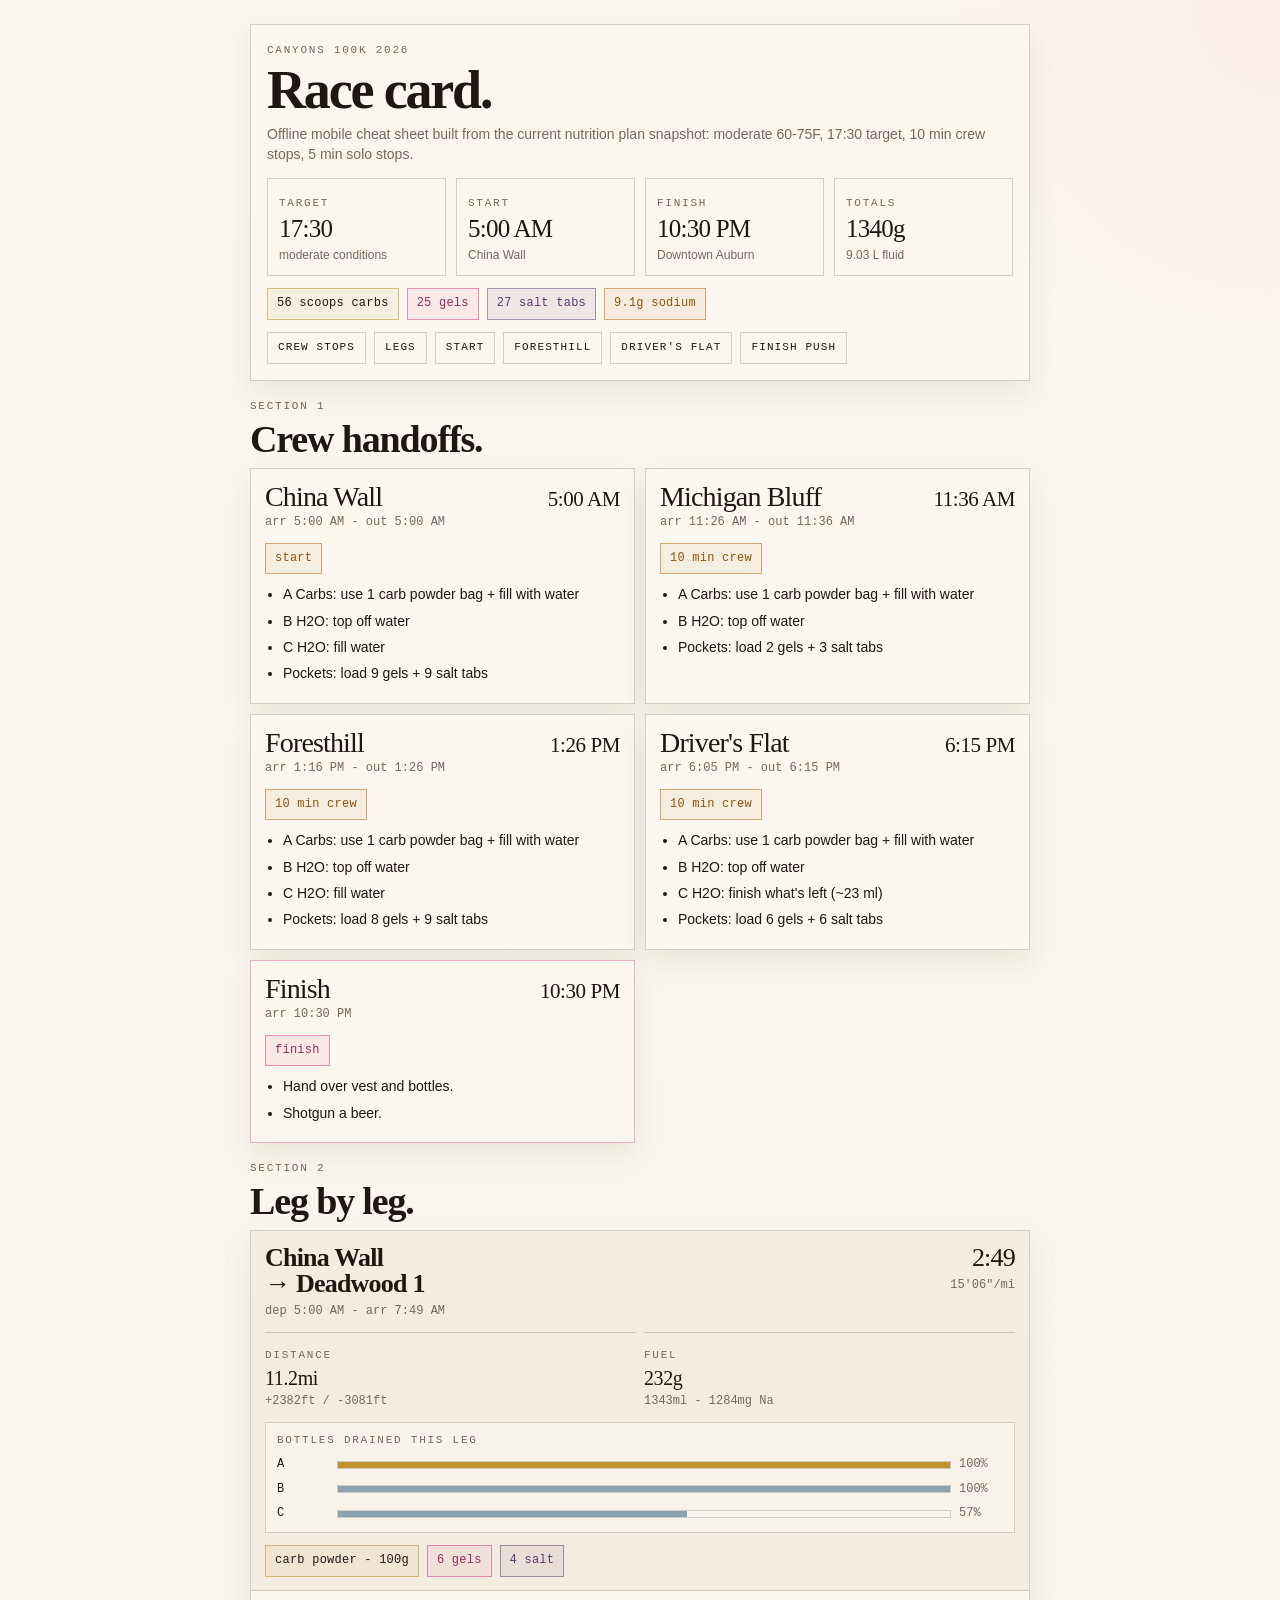
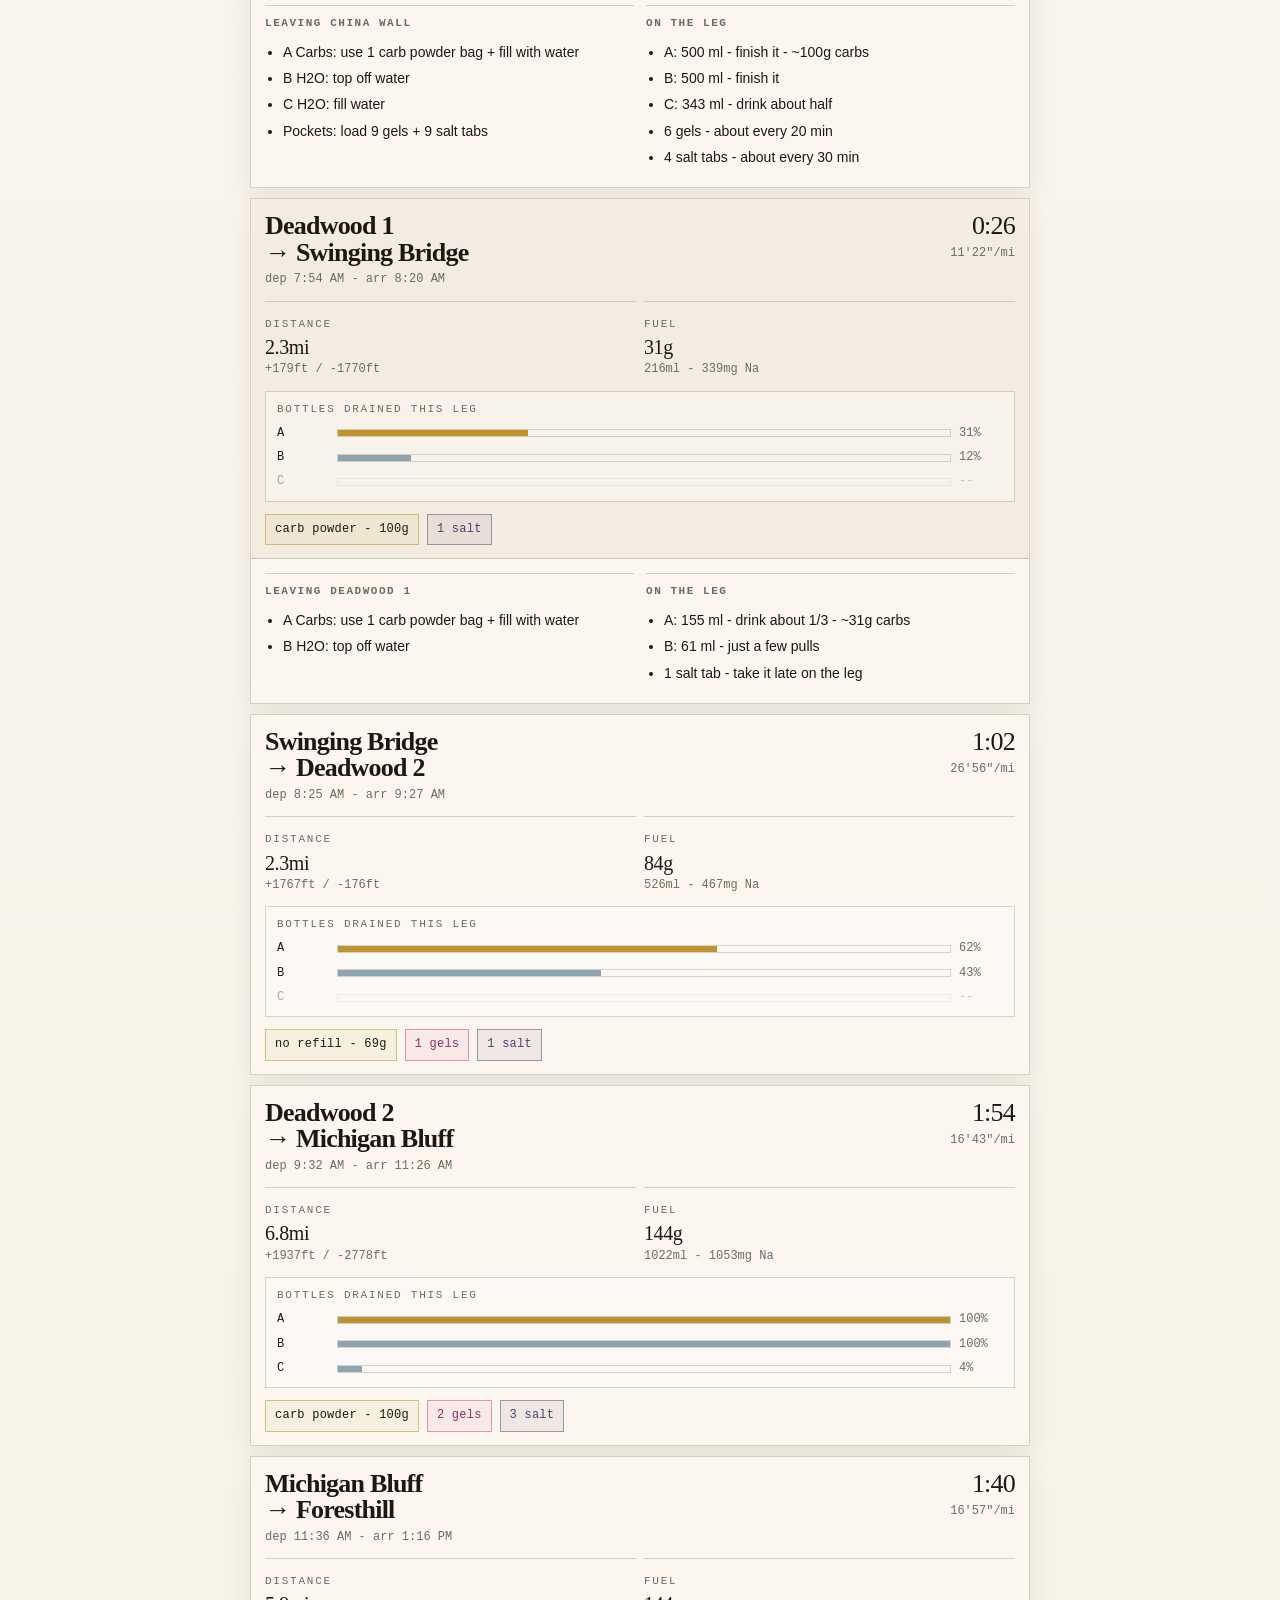
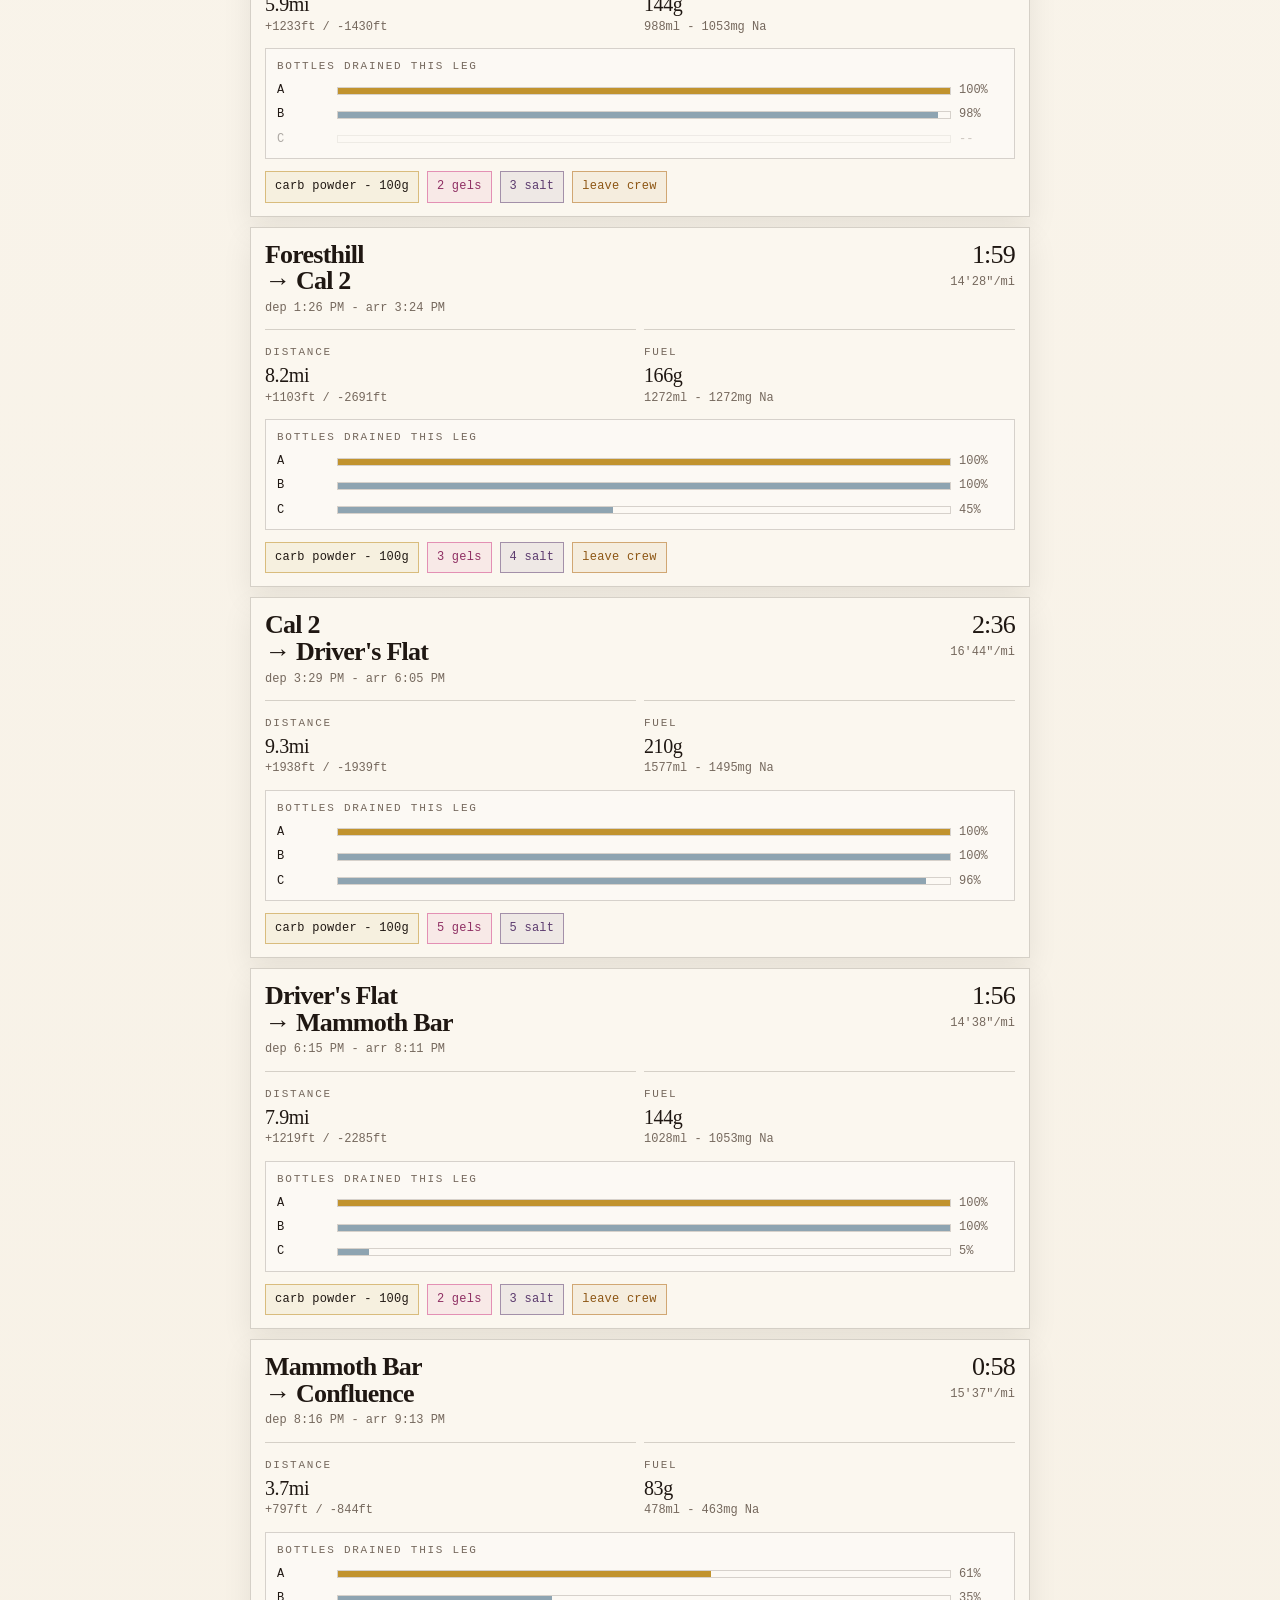
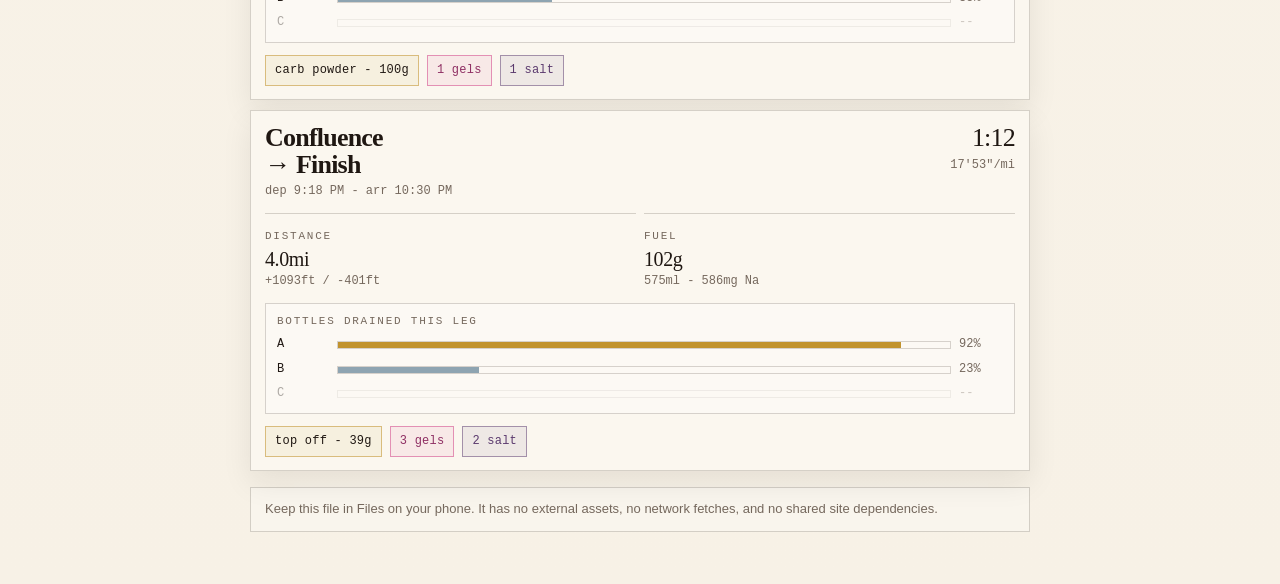
==== commit cf1fcbbd: "Simplify nutrition timing cues" ====
--- a/cheat-sheet.html
+++ b/cheat-sheet.html
@@ -472,8 +472,8 @@
         "A: 500 ml - finish it - ~100g carbs",
         "B: 500 ml - finish it",
         "C: 343 ml - drink about half",
-        "6 gels - space them about every 24 min",
-        "4 salt tabs - spread them about every 34 min"
+        "6 gels - about every 20 min",
+        "4 salt tabs - about every 30 min"
       ]
     },
     {
@@ -556,7 +556,7 @@
         "B: 500 ml - finish it",
         "C: 22 ml - just a few sips",
         "2 gels - use one in the first half and one in the second half",
-        "3 salt tabs - spread them about every 29 min"
+        "3 salt tabs - about every 30 min"
       ]
     },
     {
@@ -584,7 +584,7 @@
         "A: 500 ml - finish it - ~100g carbs",
         "B: 488 ml - drink almost all of it",
         "2 gels - use one in the first half and one in the second half",
-        "3 salt tabs - spread them about every 25 min"
+        "3 salt tabs - about every 30 min"
       ]
     },
     {
@@ -613,8 +613,8 @@
         "A: 500 ml - finish it - ~100g carbs",
         "B: 500 ml - finish it",
         "C: 272 ml - drink about half",
-        "3 gels - space them about every 30 min",
-        "4 salt tabs - spread them about every 24 min"
+        "3 gels - about every 30 min",
+        "4 salt tabs - about every 20 min"
       ]
     },
     {
@@ -642,8 +642,8 @@
         "A: 500 ml - finish it - ~100g carbs",
         "B: 500 ml - finish it",
         "C: 577 ml - drink almost all of it",
-        "5 gels - space them about every 26 min",
-        "5 salt tabs - spread them about every 26 min"
+        "5 gels - about every 30 min",
+        "5 salt tabs - about every 30 min"
       ]
     },
     {
@@ -673,7 +673,7 @@
         "B: 500 ml - finish it",
         "C: 28 ml - just a few sips",
         "2 gels - use one in the first half and one in the second half",
-        "3 salt tabs - spread them about every 29 min"
+        "3 salt tabs - about every 30 min"
       ]
     },
     {
@@ -726,7 +726,7 @@
       "onLeg": [
         "A: 460 ml - drink almost all of it - ~36g carbs",
         "B: 115 ml - just a few pulls",
-        "3 gels - space them about every 18 min",
+        "3 gels - about every 20 min",
         "2 salt tabs - take one in the first half and one in the second half"
       ]
     }
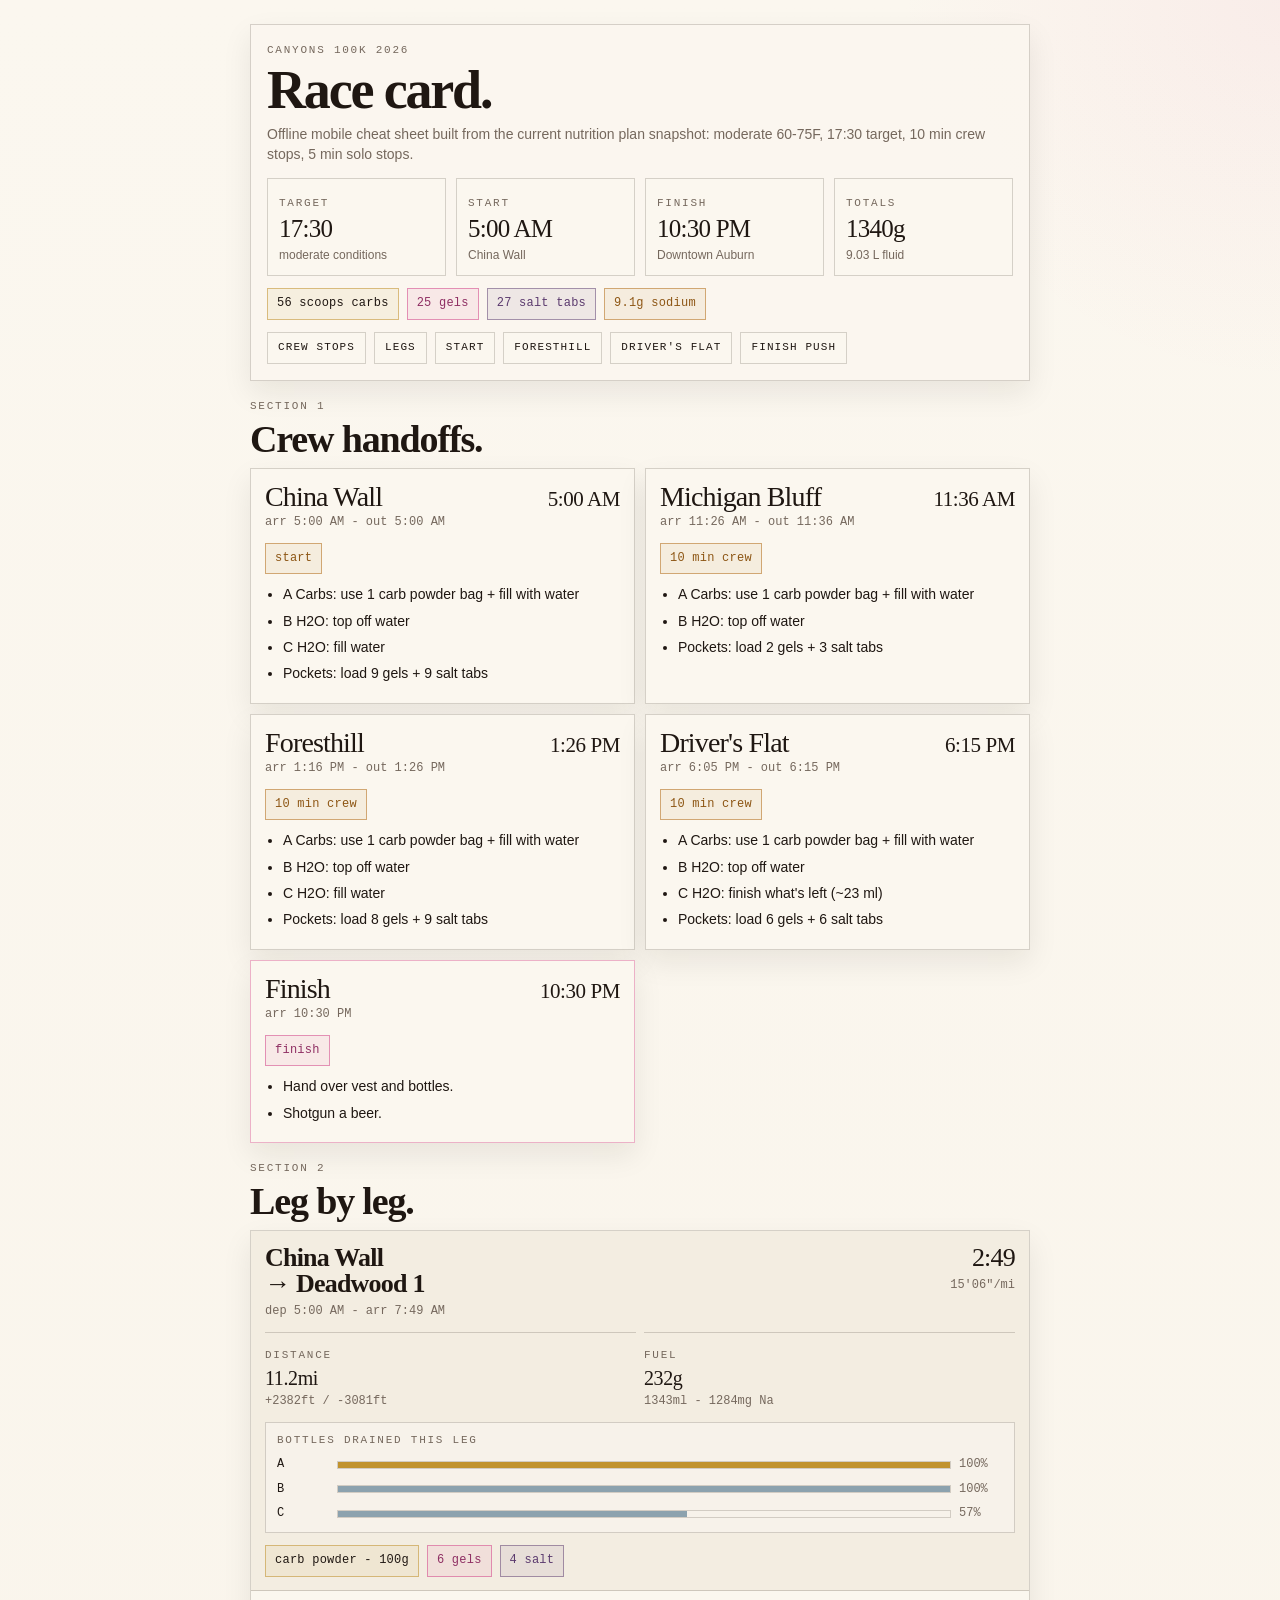
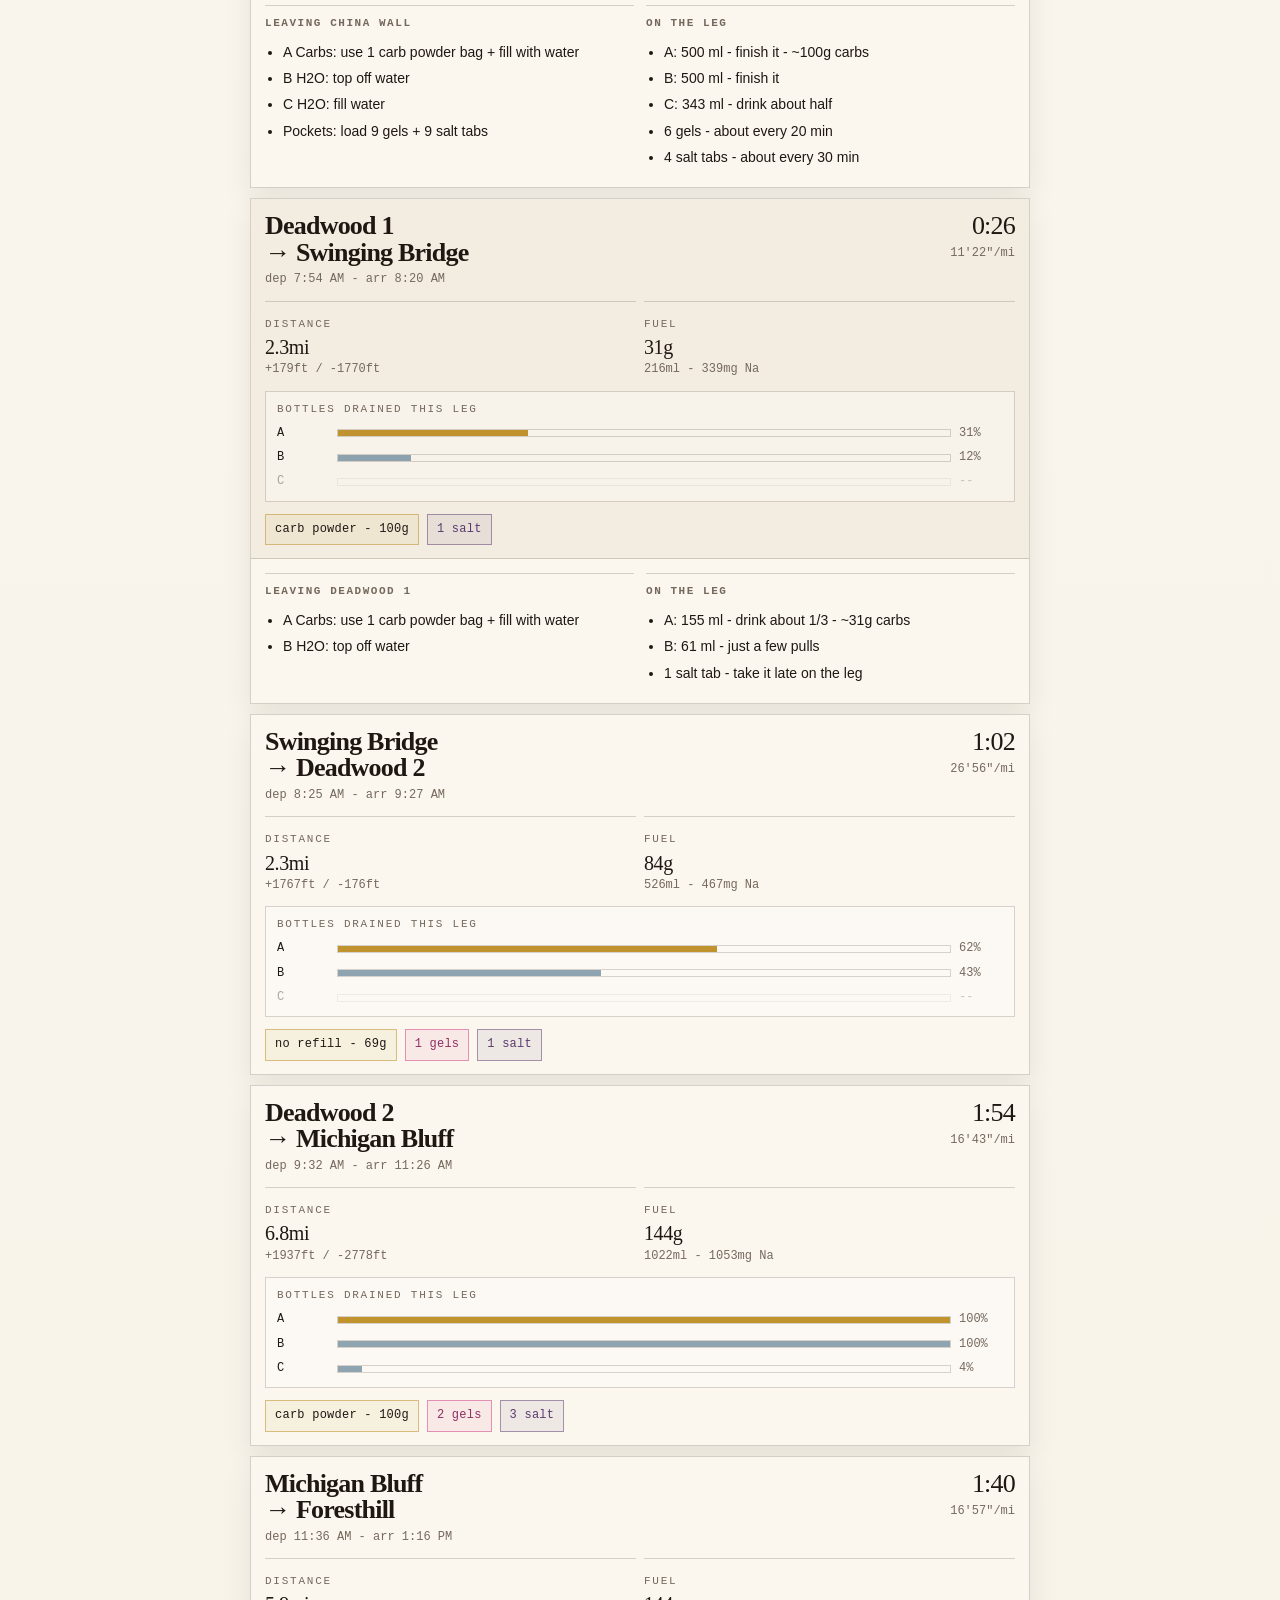
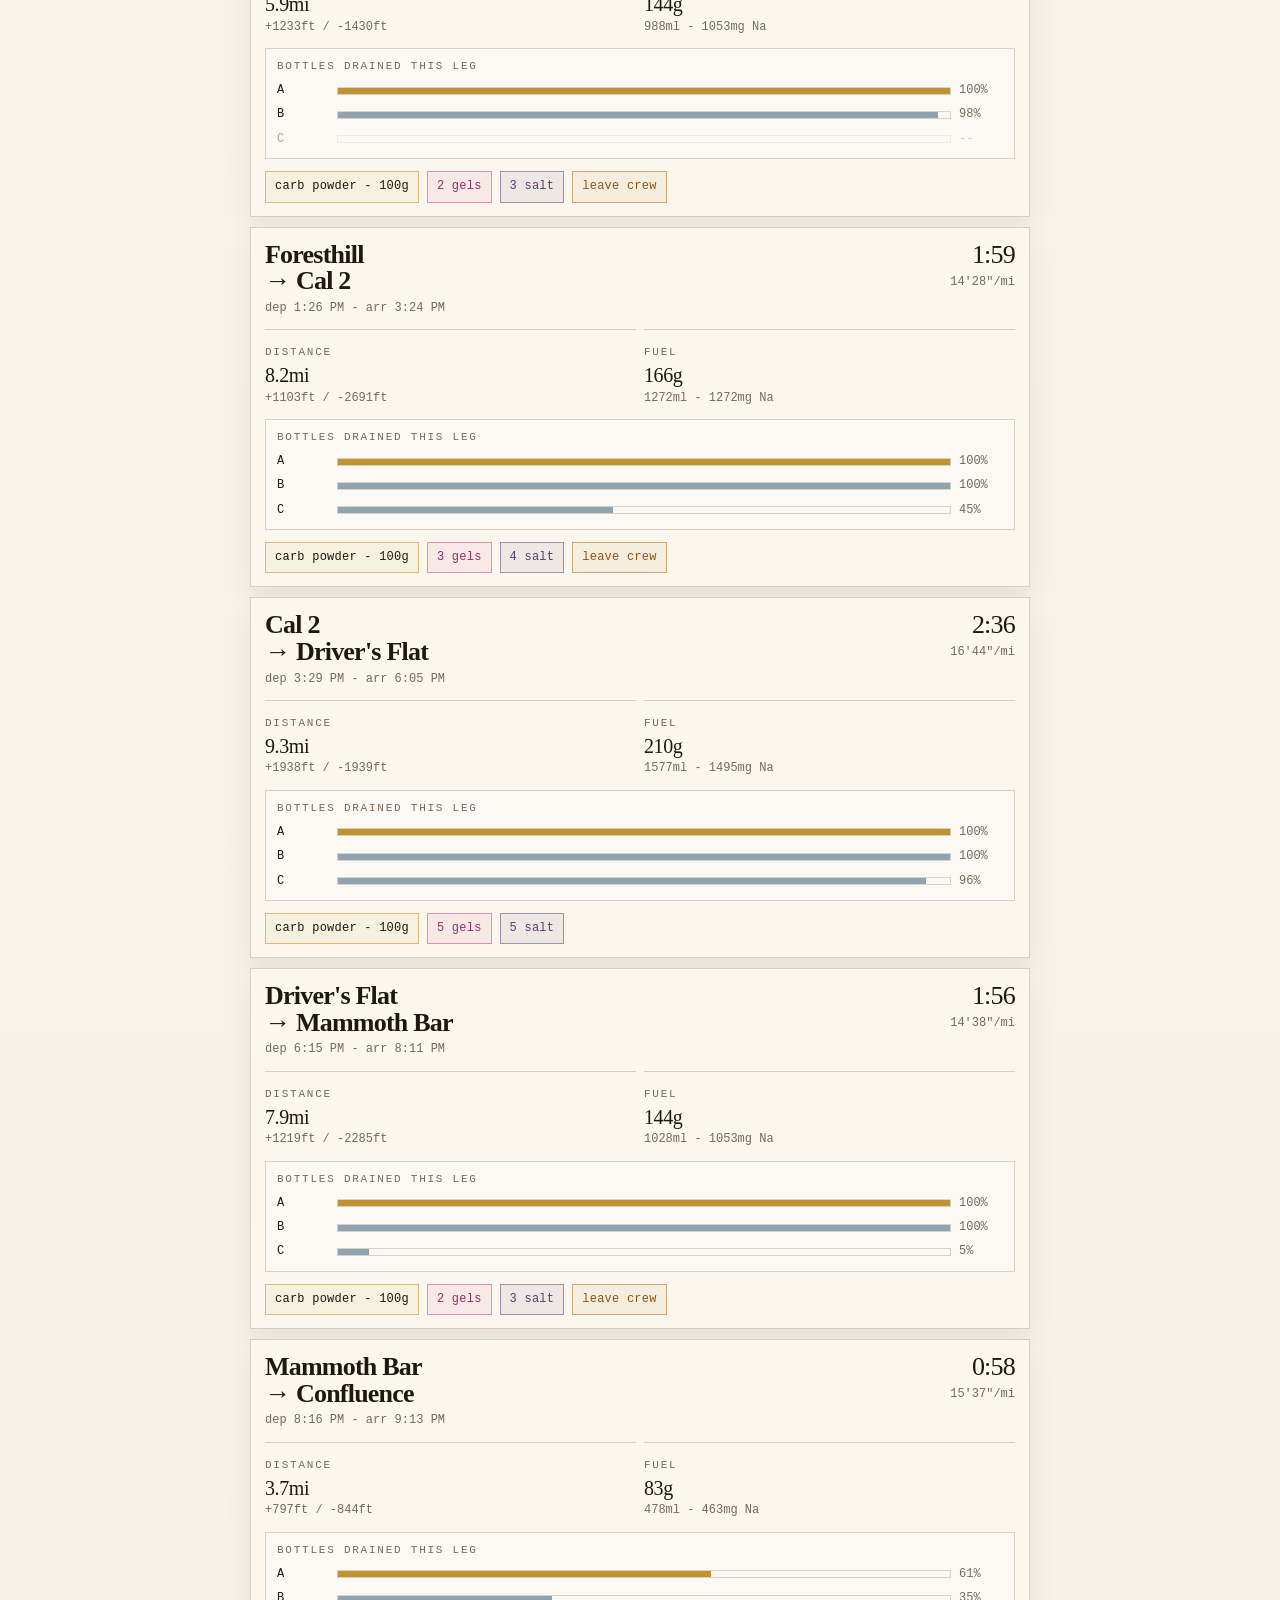
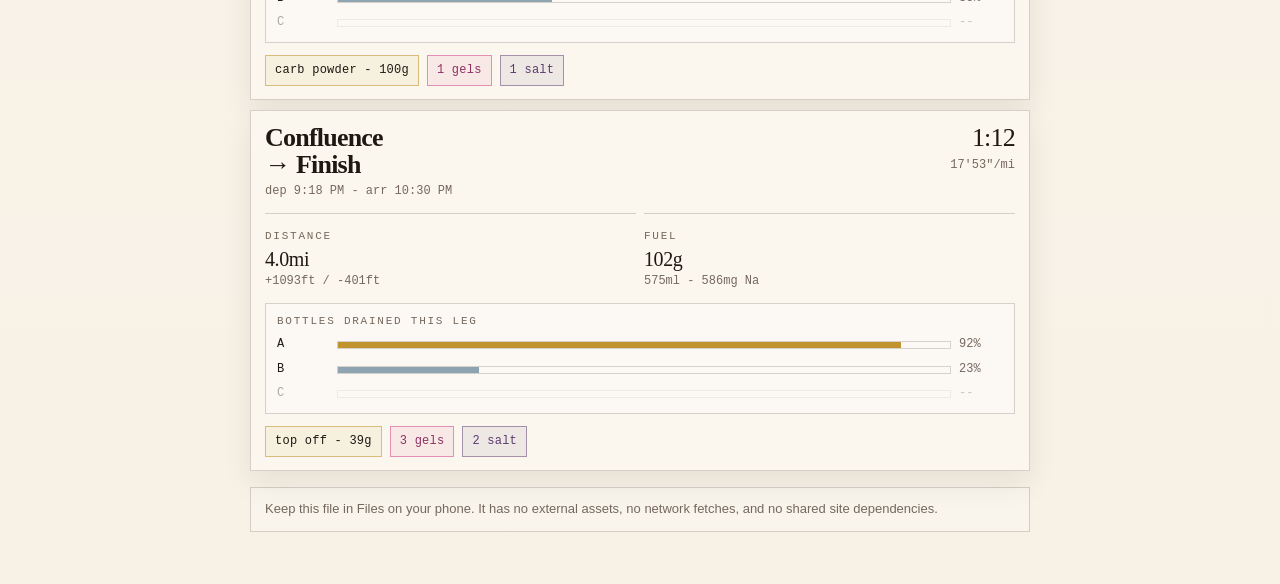
==== commit 82673fb0: "Unstick cheat sheet header" ====
--- a/cheat-sheet.html
+++ b/cheat-sheet.html
@@ -41,10 +41,6 @@
     box-shadow: var(--shadow);
     padding: 18px 16px 16px;
     margin-bottom: 14px;
-    position: sticky;
-    top: 0;
-    z-index: 20;
-    backdrop-filter: blur(14px);
   }
   .eyebrow,
   .card-k,
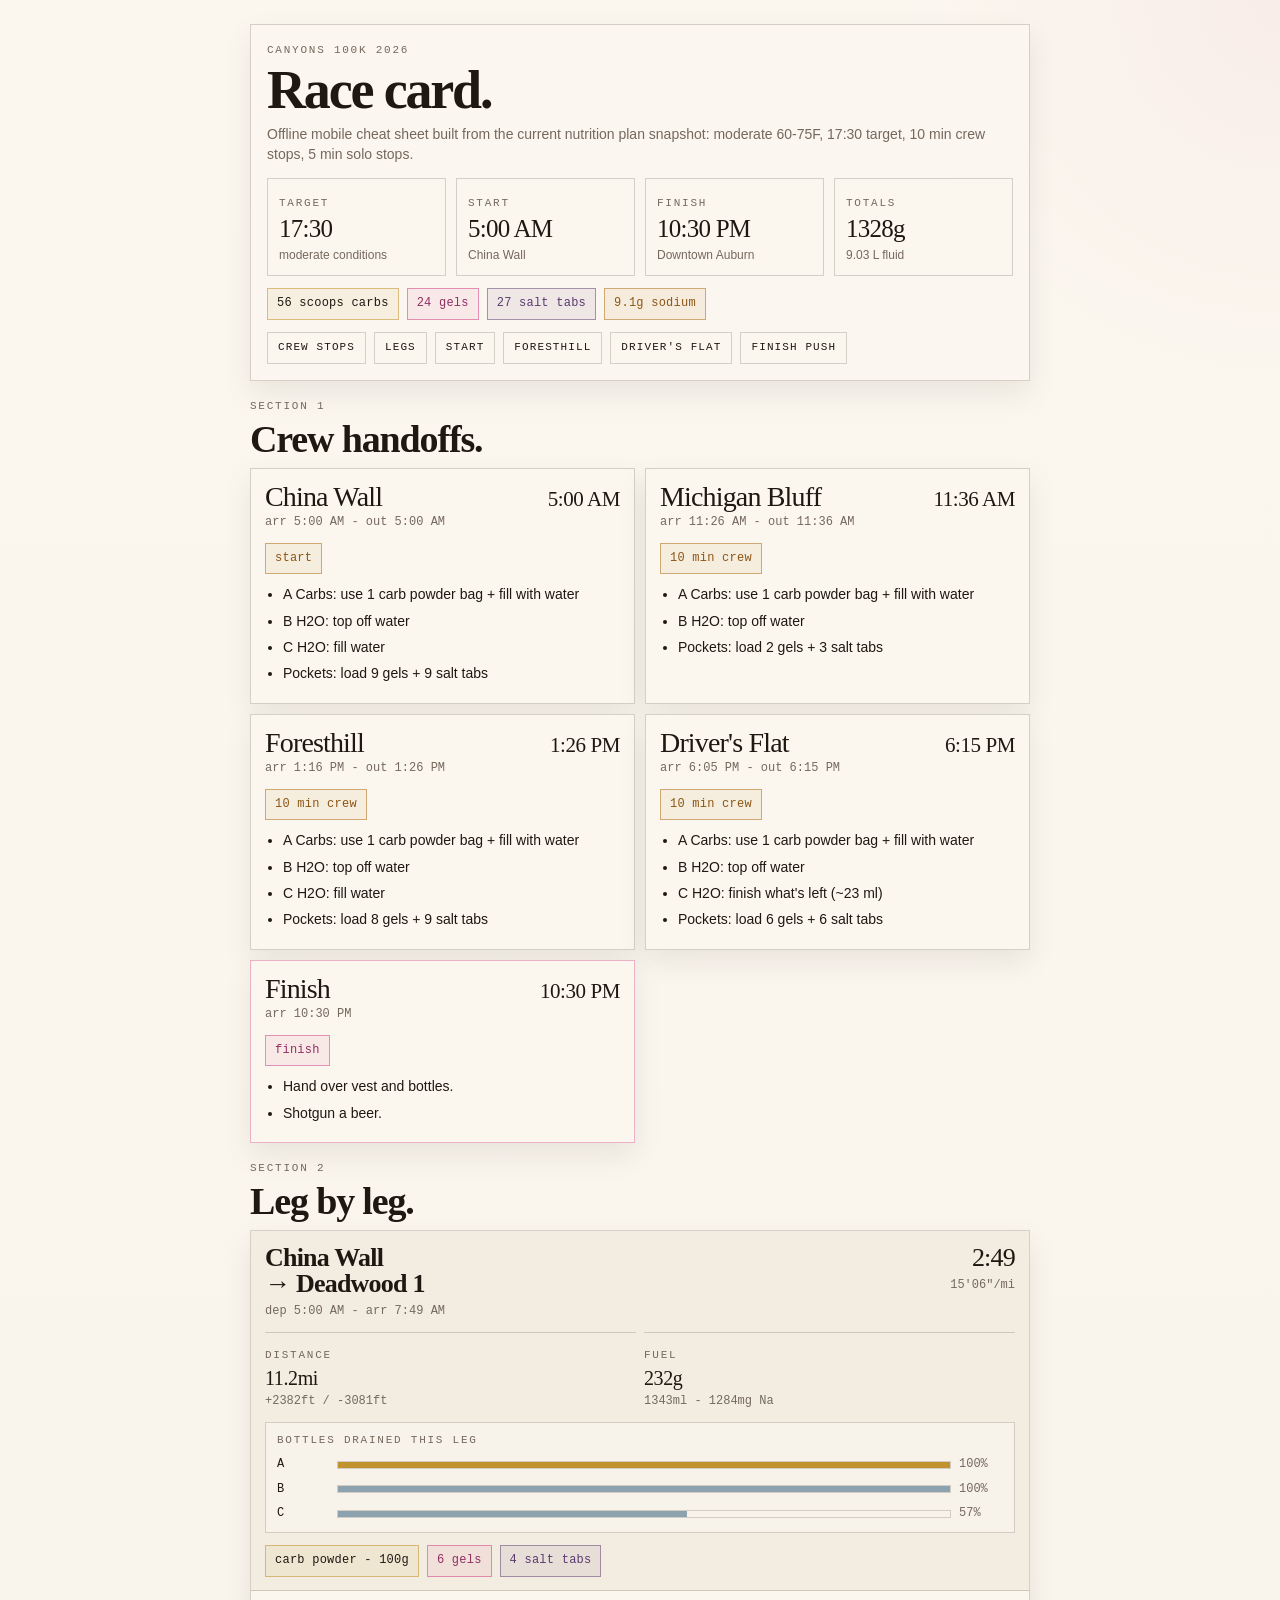
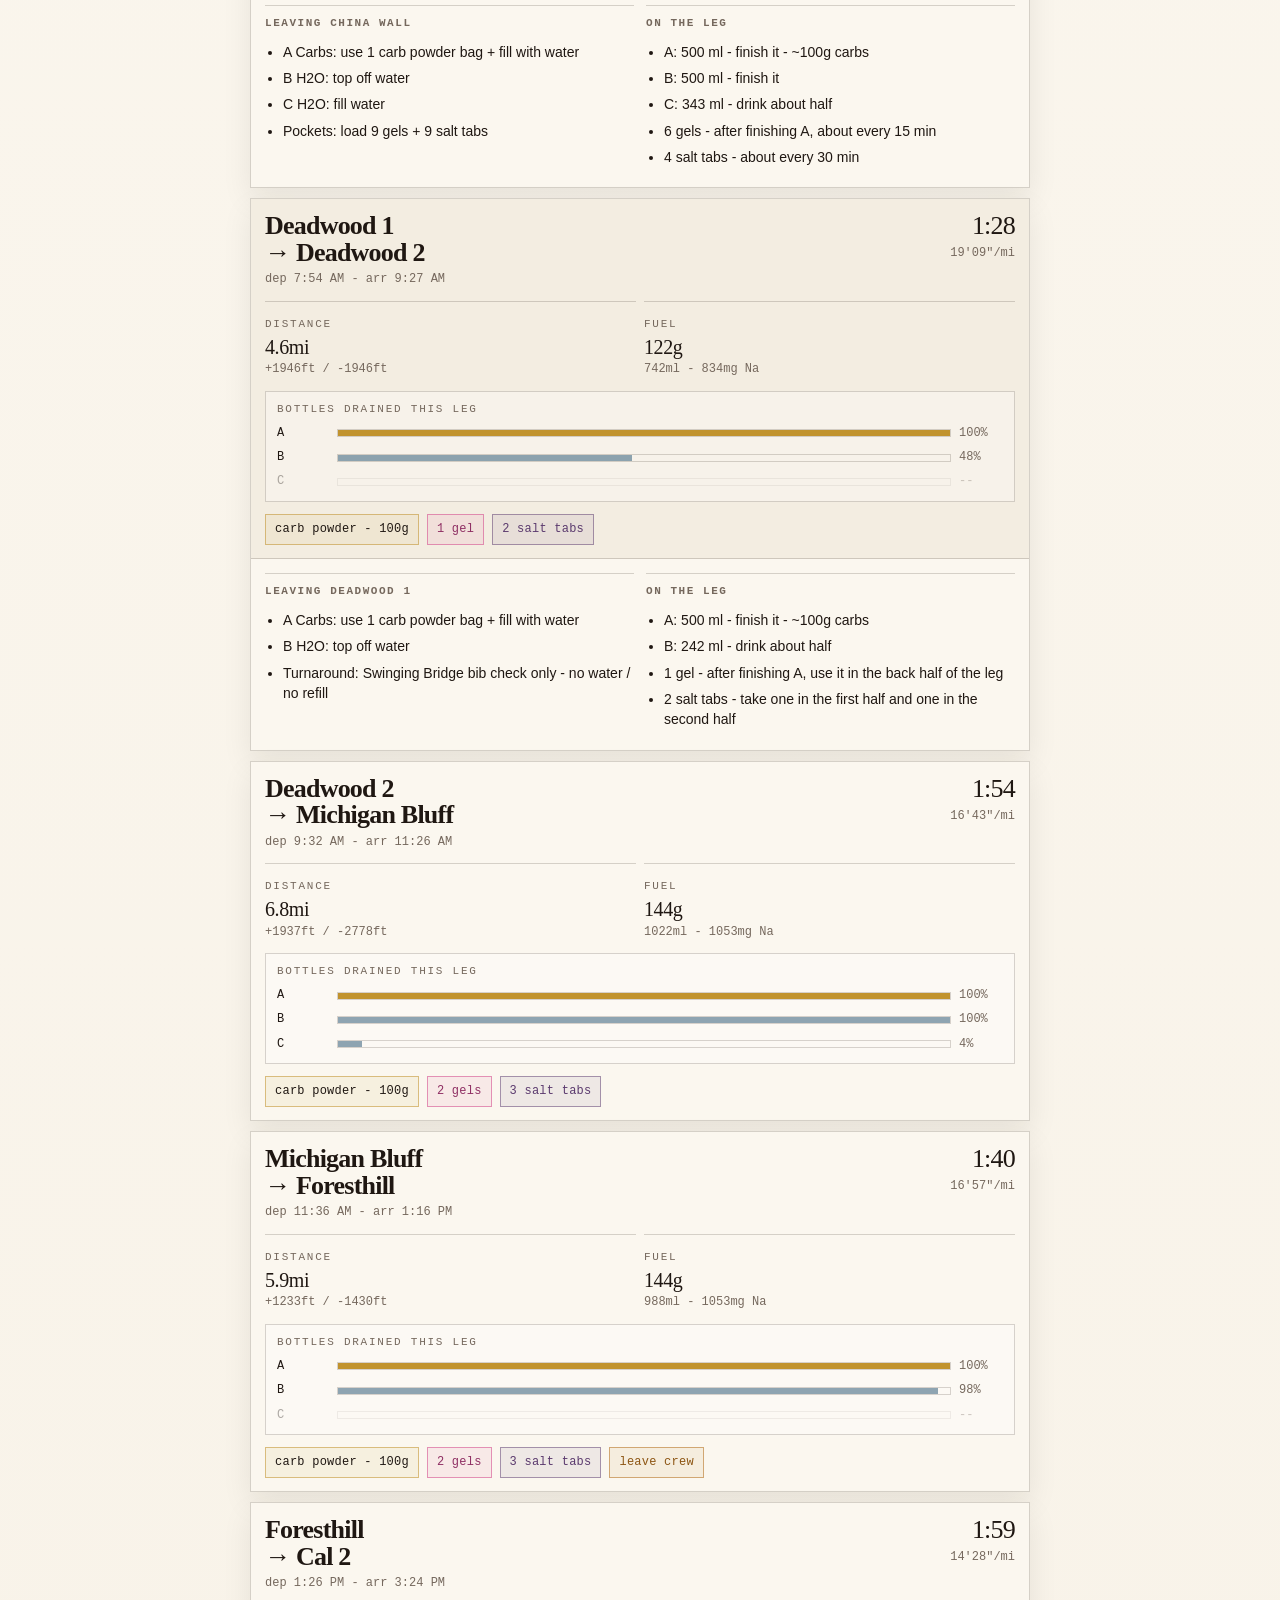
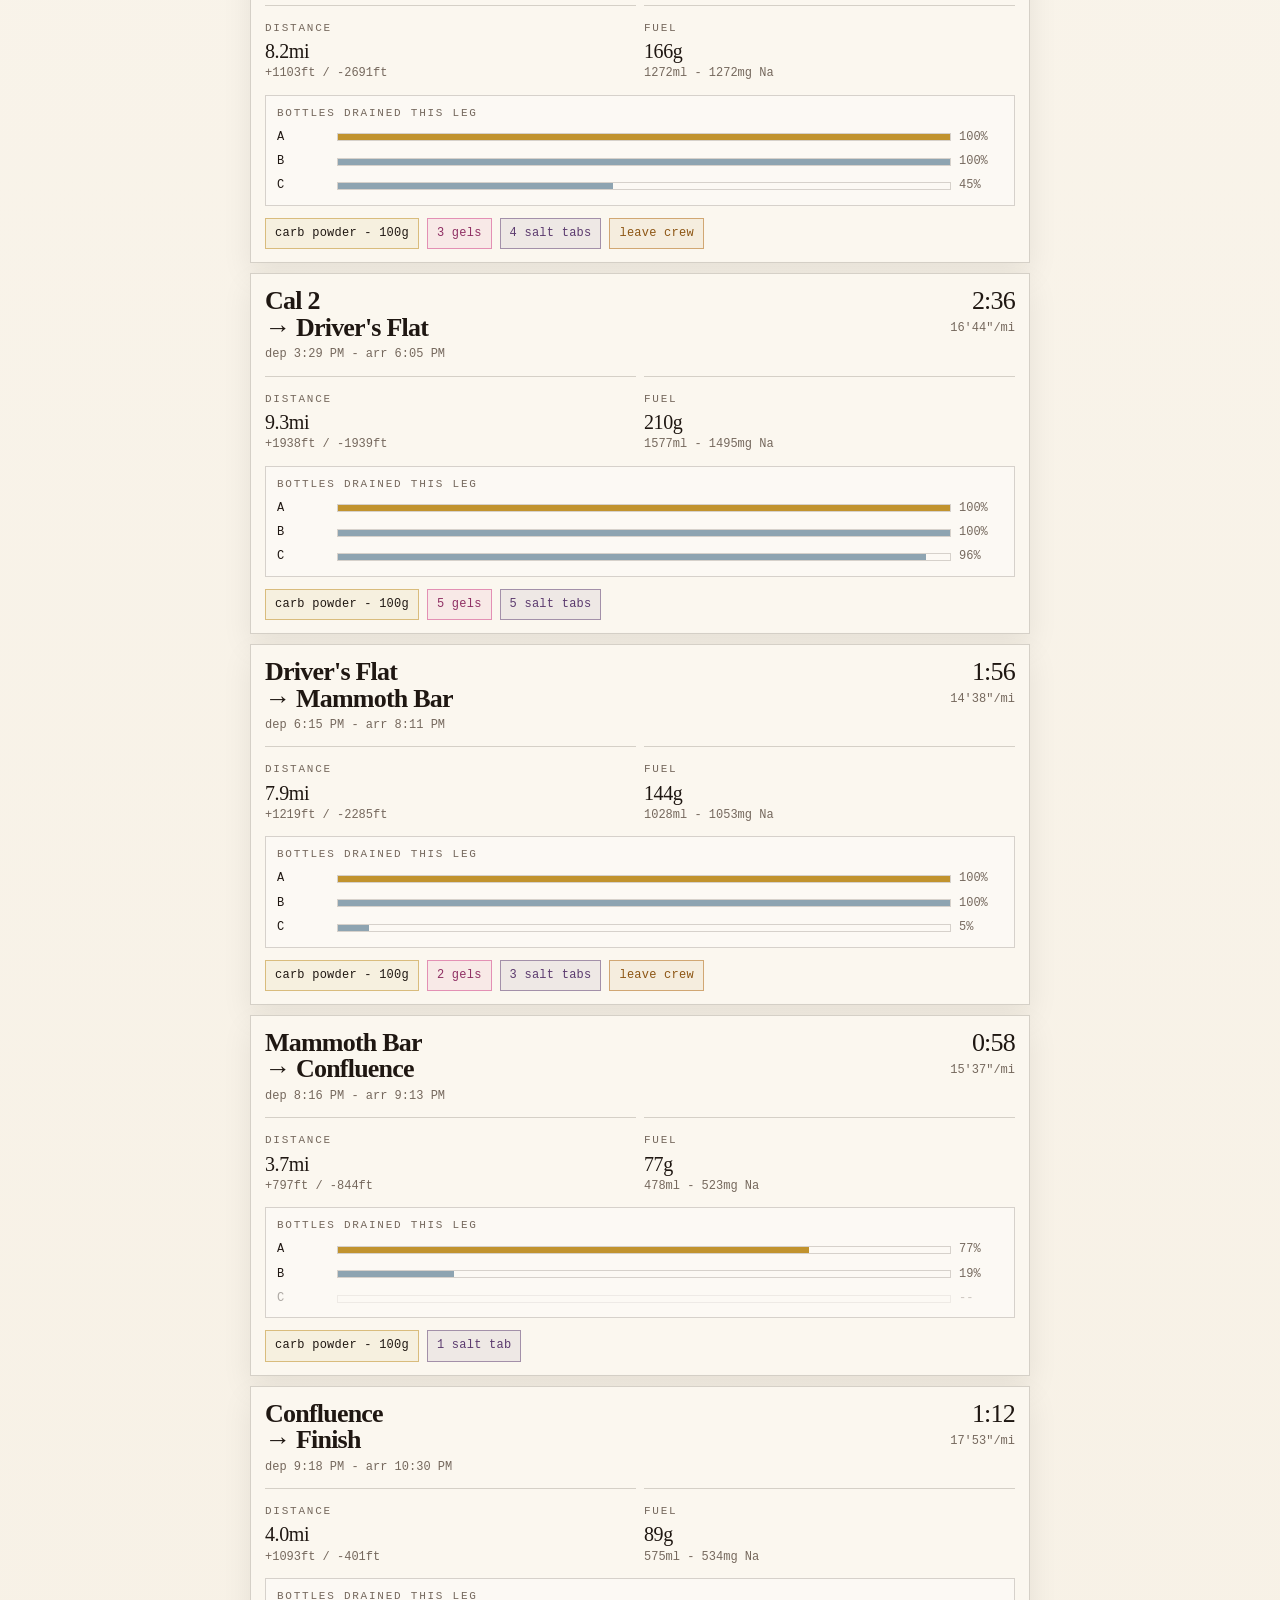
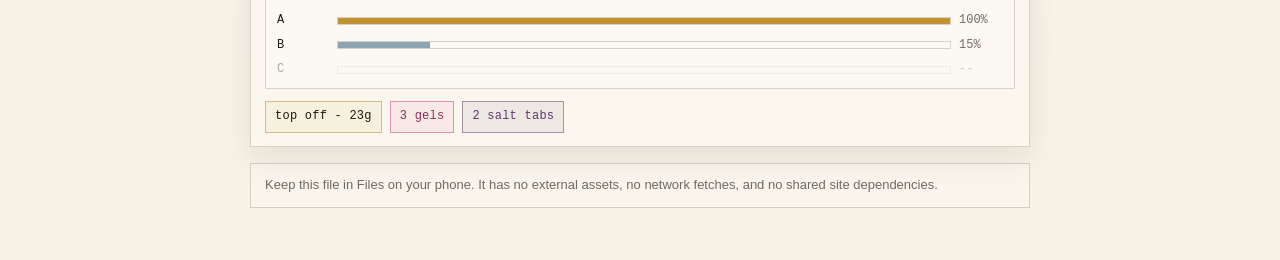
==== commit 3a98388d: "Rework gels to start after carb flask" ====
--- a/cheat-sheet.html
+++ b/cheat-sheet.html
@@ -357,8 +357,8 @@
       <a href="#legs">Legs</a>
       <a href="#leg-1">Start</a>
       <a href="#leg-5">Foresthill</a>
-      <a href="#leg-8">Driver's Flat</a>
-      <a href="#leg-10">Finish push</a>
+      <a href="#leg-7">Driver's Flat</a>
+      <a href="#leg-9">Finish push</a>
     </div>
   </header>
 
@@ -392,10 +392,10 @@
     "target": "17:30",
     "start": "5:00 AM",
     "finish": "10:30 PM",
-    "carbs": 1340,
+    "carbs": 1328,
     "fluid": "9.03 L",
-    "sodium": 9065,
-    "gels": 25,
+    "sodium": 9101,
+    "gels": 24,
     "salt": 27,
     "scoops": 56
   },
@@ -468,62 +468,36 @@
         "A: 500 ml - finish it - ~100g carbs",
         "B: 500 ml - finish it",
         "C: 343 ml - drink about half",
-        "6 gels - about every 20 min",
+        "6 gels - after finishing A, about every 15 min",
         "4 salt tabs - about every 30 min"
       ]
     },
     {
       "from": "Deadwood 1",
-      "to": "Swinging Bridge",
+      "to": "Deadwood 2",
       "crew": false,
-      "mile": 2.3,
-      "gain": 179,
-      "loss": 1770,
-      "time": "0:26",
+      "mile": 4.6,
+      "gain": 1946,
+      "loss": 1946,
+      "time": "1:28",
       "dep": "7:54 AM",
-      "arr": "8:20 AM",
-      "pace": "11'22\"/mi",
-      "carbs": 31,
-      "fluidMl": 216,
-      "sodium": 339,
-      "bottles": { "A": 31, "B": 12, "C": null },
-      "topPills": { "bag": "carb powder - 100g", "gels": 0, "salt": 1 },
+      "arr": "9:27 AM",
+      "pace": "19'09\"/mi",
+      "carbs": 122,
+      "fluidMl": 742,
+      "sodium": 834,
+      "bottles": { "A": 100, "B": 48, "C": null },
+      "topPills": { "bag": "carb powder - 100g", "gels": 1, "salt": 2 },
       "leaving": [
         "A Carbs: use 1 carb powder bag + fill with water",
-        "B H2O: top off water"
+        "B H2O: top off water",
+        "Turnaround: Swinging Bridge bib check only - no water / no refill"
       ],
       "onLeg": [
-        "A: 155 ml - drink about 1/3 - ~31g carbs",
-        "B: 61 ml - just a few pulls",
-        "1 salt tab - take it late on the leg"
-      ]
-    },
-    {
-      "from": "Swinging Bridge",
-      "to": "Deadwood 2",
-      "crew": false,
-      "mile": 2.3,
-      "gain": 1767,
-      "loss": 176,
-      "time": "1:02",
-      "dep": "8:25 AM",
-      "arr": "9:27 AM",
-      "pace": "26'56\"/mi",
-      "carbs": 84,
-      "fluidMl": 526,
-      "sodium": 467,
-      "bottles": { "A": 62, "B": 43, "C": null },
-      "topPills": { "bag": "no refill - 69g", "gels": 1, "salt": 1 },
-      "leaving": [
-        "Aid: no water / no refill here",
-        "A Carbs: keep going with what is left (69g / 345 ml)",
-        "B H2O: keep going with what is left (439 ml)"
-      ],
-      "onLeg": [
-        "A: 310 ml - drink almost all of it - ~62g carbs",
-        "B: 216 ml - drink about half",
-        "1 gel - use it around halfway",
-        "1 salt tab - take it around halfway"
+        "A: 500 ml - finish it - ~100g carbs",
+        "B: 242 ml - drink about half",
+        "1 gel - after finishing A, use it in the back half of the leg",
+        "2 salt tabs - take one in the first half and one in the second half"
       ]
     },
     {
@@ -551,7 +525,7 @@
         "A: 500 ml - finish it - ~100g carbs",
         "B: 500 ml - finish it",
         "C: 22 ml - just a few sips",
-        "2 gels - use one in the first half and one in the second half",
+        "2 gels - after finishing A, use one soon after and one later",
         "3 salt tabs - about every 30 min"
       ]
     },
@@ -579,7 +553,7 @@
       "onLeg": [
         "A: 500 ml - finish it - ~100g carbs",
         "B: 488 ml - drink almost all of it",
-        "2 gels - use one in the first half and one in the second half",
+        "2 gels - after finishing A, use one soon after and one later",
         "3 salt tabs - about every 30 min"
       ]
     },
@@ -609,7 +583,7 @@
         "A: 500 ml - finish it - ~100g carbs",
         "B: 500 ml - finish it",
         "C: 272 ml - drink about half",
-        "3 gels - about every 30 min",
+        "3 gels - after finishing A, about every 20 min",
         "4 salt tabs - about every 20 min"
       ]
     },
@@ -638,7 +612,7 @@
         "A: 500 ml - finish it - ~100g carbs",
         "B: 500 ml - finish it",
         "C: 577 ml - drink almost all of it",
-        "5 gels - about every 30 min",
+        "5 gels - after finishing A, about every 20 min",
         "5 salt tabs - about every 30 min"
       ]
     },
@@ -668,7 +642,7 @@
         "A: 500 ml - finish it - ~100g carbs",
         "B: 500 ml - finish it",
         "C: 28 ml - just a few sips",
-        "2 gels - use one in the first half and one in the second half",
+        "2 gels - after finishing A, use one soon after and one later",
         "3 salt tabs - about every 30 min"
       ]
     },
@@ -683,19 +657,18 @@
       "dep": "8:16 PM",
       "arr": "9:13 PM",
       "pace": "15'37\"/mi",
-      "carbs": 83,
+      "carbs": 77,
       "fluidMl": 478,
-      "sodium": 463,
-      "bottles": { "A": 61, "B": 35, "C": null },
-      "topPills": { "bag": "carb powder - 100g", "gels": 1, "salt": 1 },
+      "sodium": 523,
+      "bottles": { "A": 77, "B": 19, "C": null },
+      "topPills": { "bag": "carb powder - 100g", "gels": 0, "salt": 1 },
       "leaving": [
         "A Carbs: use 1 carb powder bag + fill with water",
         "B H2O: top off water"
       ],
       "onLeg": [
-        "A: 303 ml - drink about 2/3 - ~61g carbs",
-        "B: 175 ml - drink about 1/3",
-        "1 gel - use it around halfway",
+        "A: 385 ml - drink about 3/4 to 4/5 - ~77g carbs",
+        "B: 93 ml - just a few pulls",
         "1 salt tab - take it around halfway"
       ]
     },
@@ -710,19 +683,19 @@
       "dep": "9:18 PM",
       "arr": "10:30 PM",
       "pace": "17'53\"/mi",
-      "carbs": 102,
+      "carbs": 89,
       "fluidMl": 575,
-      "sodium": 586,
-      "bottles": { "A": 92, "B": 23, "C": null },
-      "topPills": { "bag": "top off - 39g", "gels": 3, "salt": 2 },
+      "sodium": 534,
+      "bottles": { "A": 100, "B": 15, "C": null },
+      "topPills": { "bag": "top off - 23g", "gels": 3, "salt": 2 },
       "leaving": [
-        "A Carbs: keep carry-over + top off (39g left)",
+        "A Carbs: keep carry-over + top off lightly (~216ml total, 23g left)",
         "B H2O: top off water"
       ],
       "onLeg": [
-        "A: 460 ml - drink almost all of it - ~36g carbs",
-        "B: 115 ml - just a few pulls",
-        "3 gels - about every 20 min",
+        "A: 216 ml - finish it - ~23g carbs",
+        "B: 359 ml - drink about 2/3",
+        "3 gels - after finishing A, about every 15 min",
         "2 salt tabs - take one in the first half and one in the second half"
       ]
     }
@@ -748,6 +721,9 @@
 
 function pill(label, cls) {
   return `<span class="pill ${cls}">${esc(label)}</span>`;
+}
+function countLabel(n, singular, plural = `${singular}s`) {
+  return `${n} ${n === 1 ? singular : plural}`;
 }
 
 summaryGrid.innerHTML = [
@@ -797,8 +773,8 @@
 legList.innerHTML = DATA.legs.map((leg, idx) => {
   const pills = [
     pill(leg.topPills.bag, 'carb'),
-    leg.topPills.gels ? pill(`${leg.topPills.gels} gels`, 'gel') : '',
-    leg.topPills.salt ? pill(`${leg.topPills.salt} salt`, 'salt') : '',
+    leg.topPills.gels ? pill(countLabel(leg.topPills.gels, 'gel'), 'gel') : '',
+    leg.topPills.salt ? pill(countLabel(leg.topPills.salt, 'salt tab', 'salt tabs'), 'salt') : '',
     leg.crew ? pill('leave crew', 'crew') : ''
   ].filter(Boolean).join('');
 
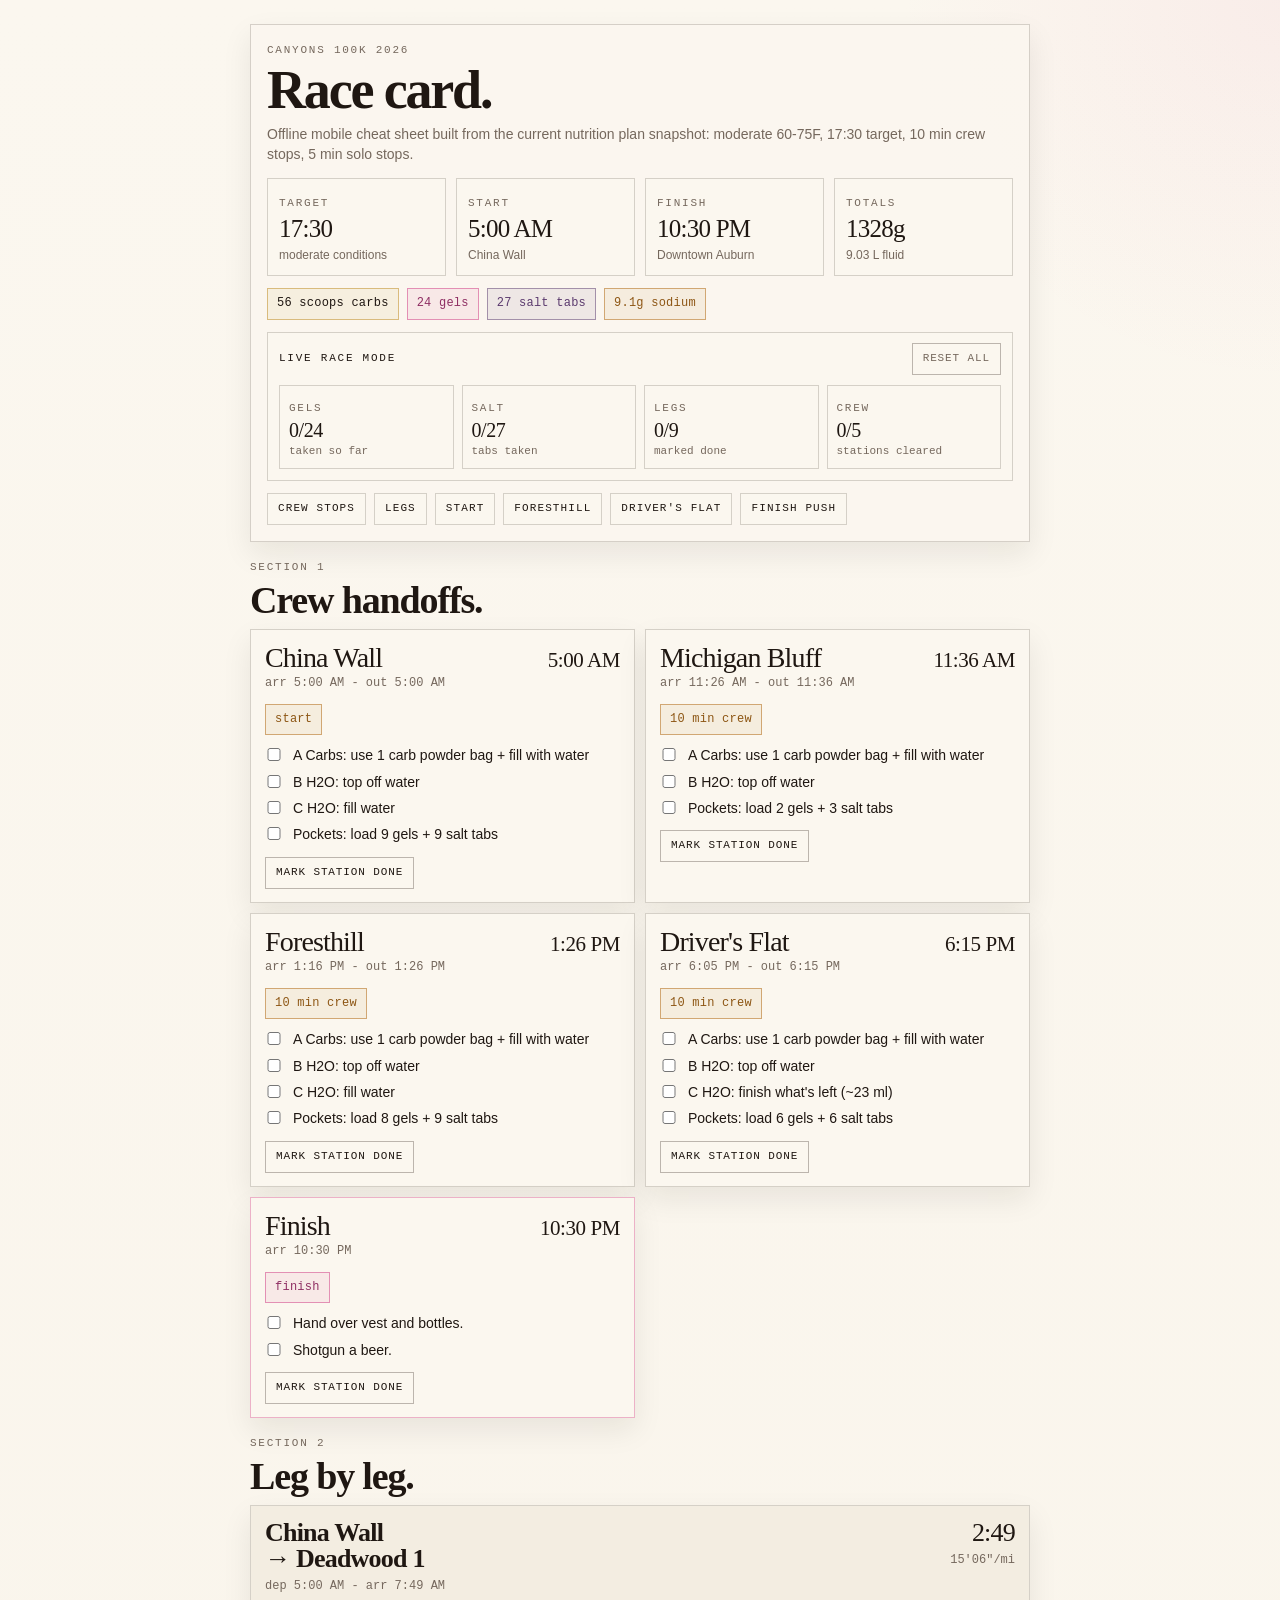
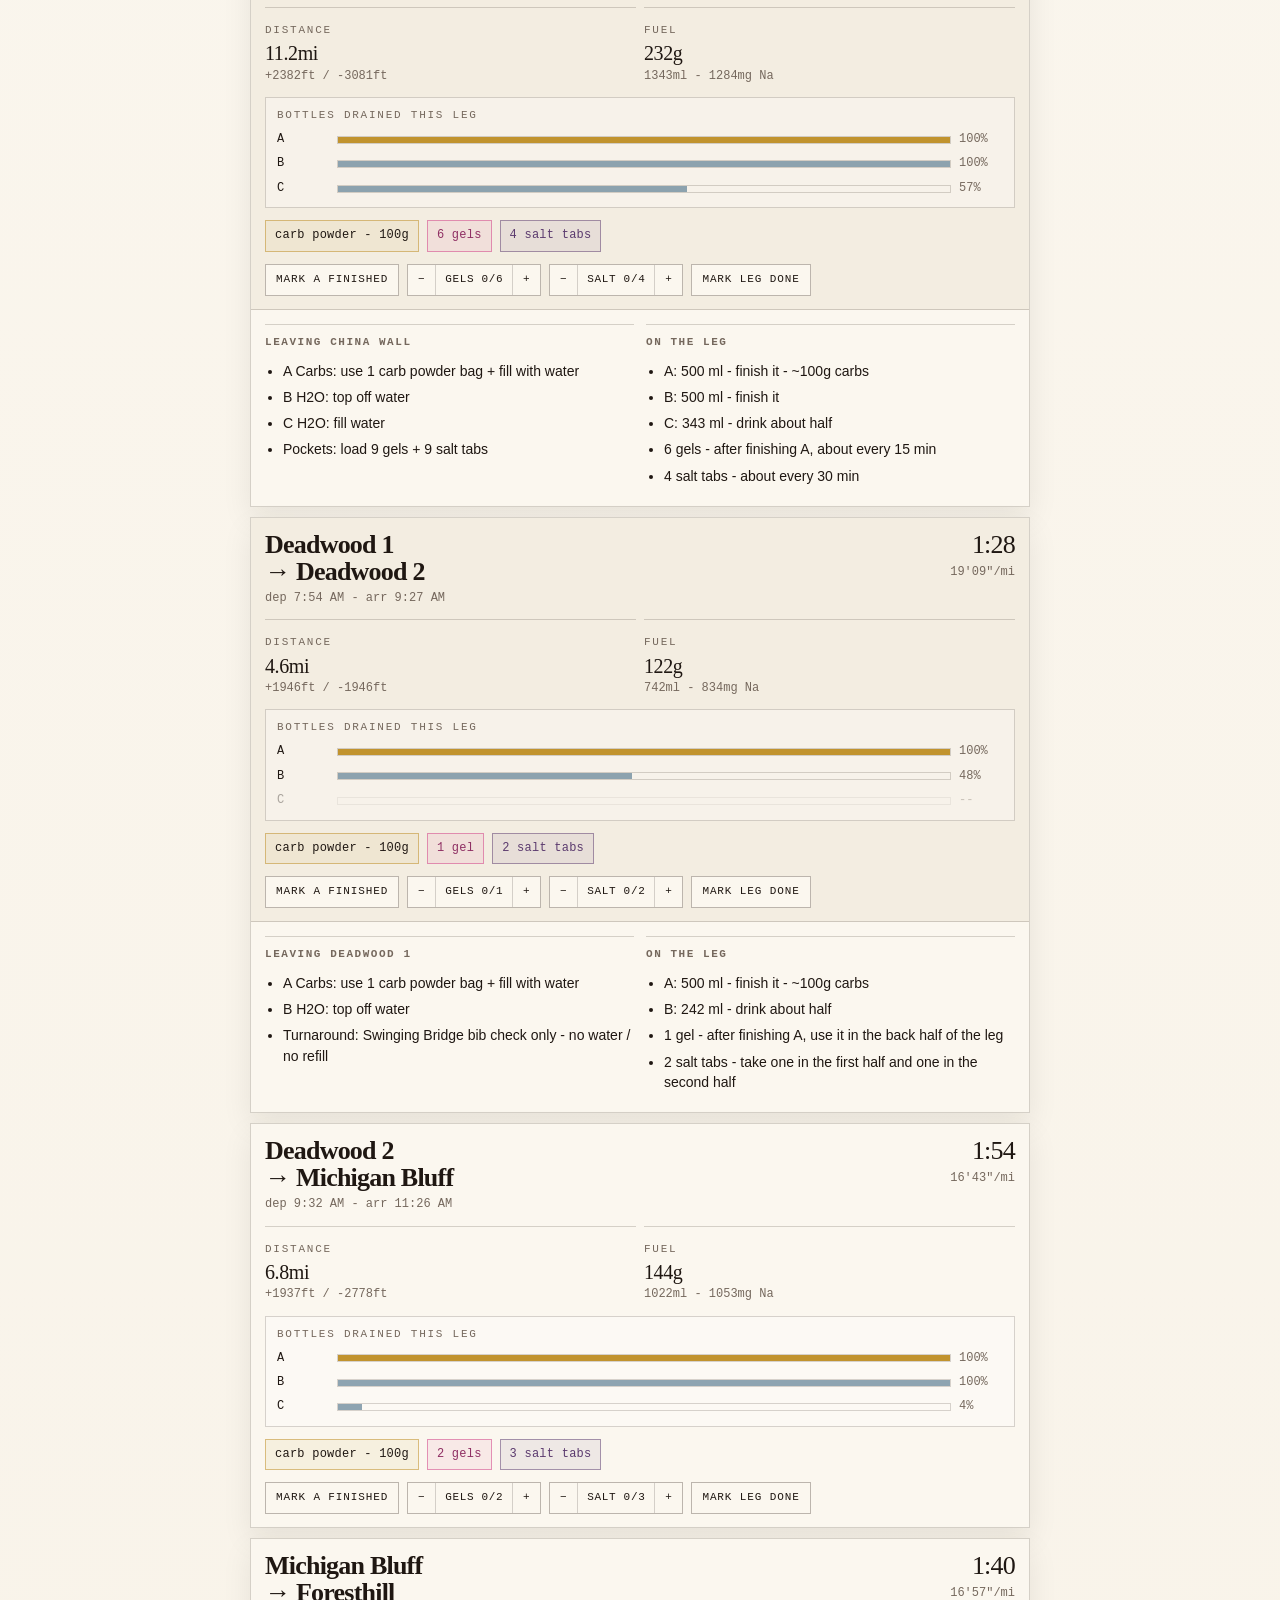
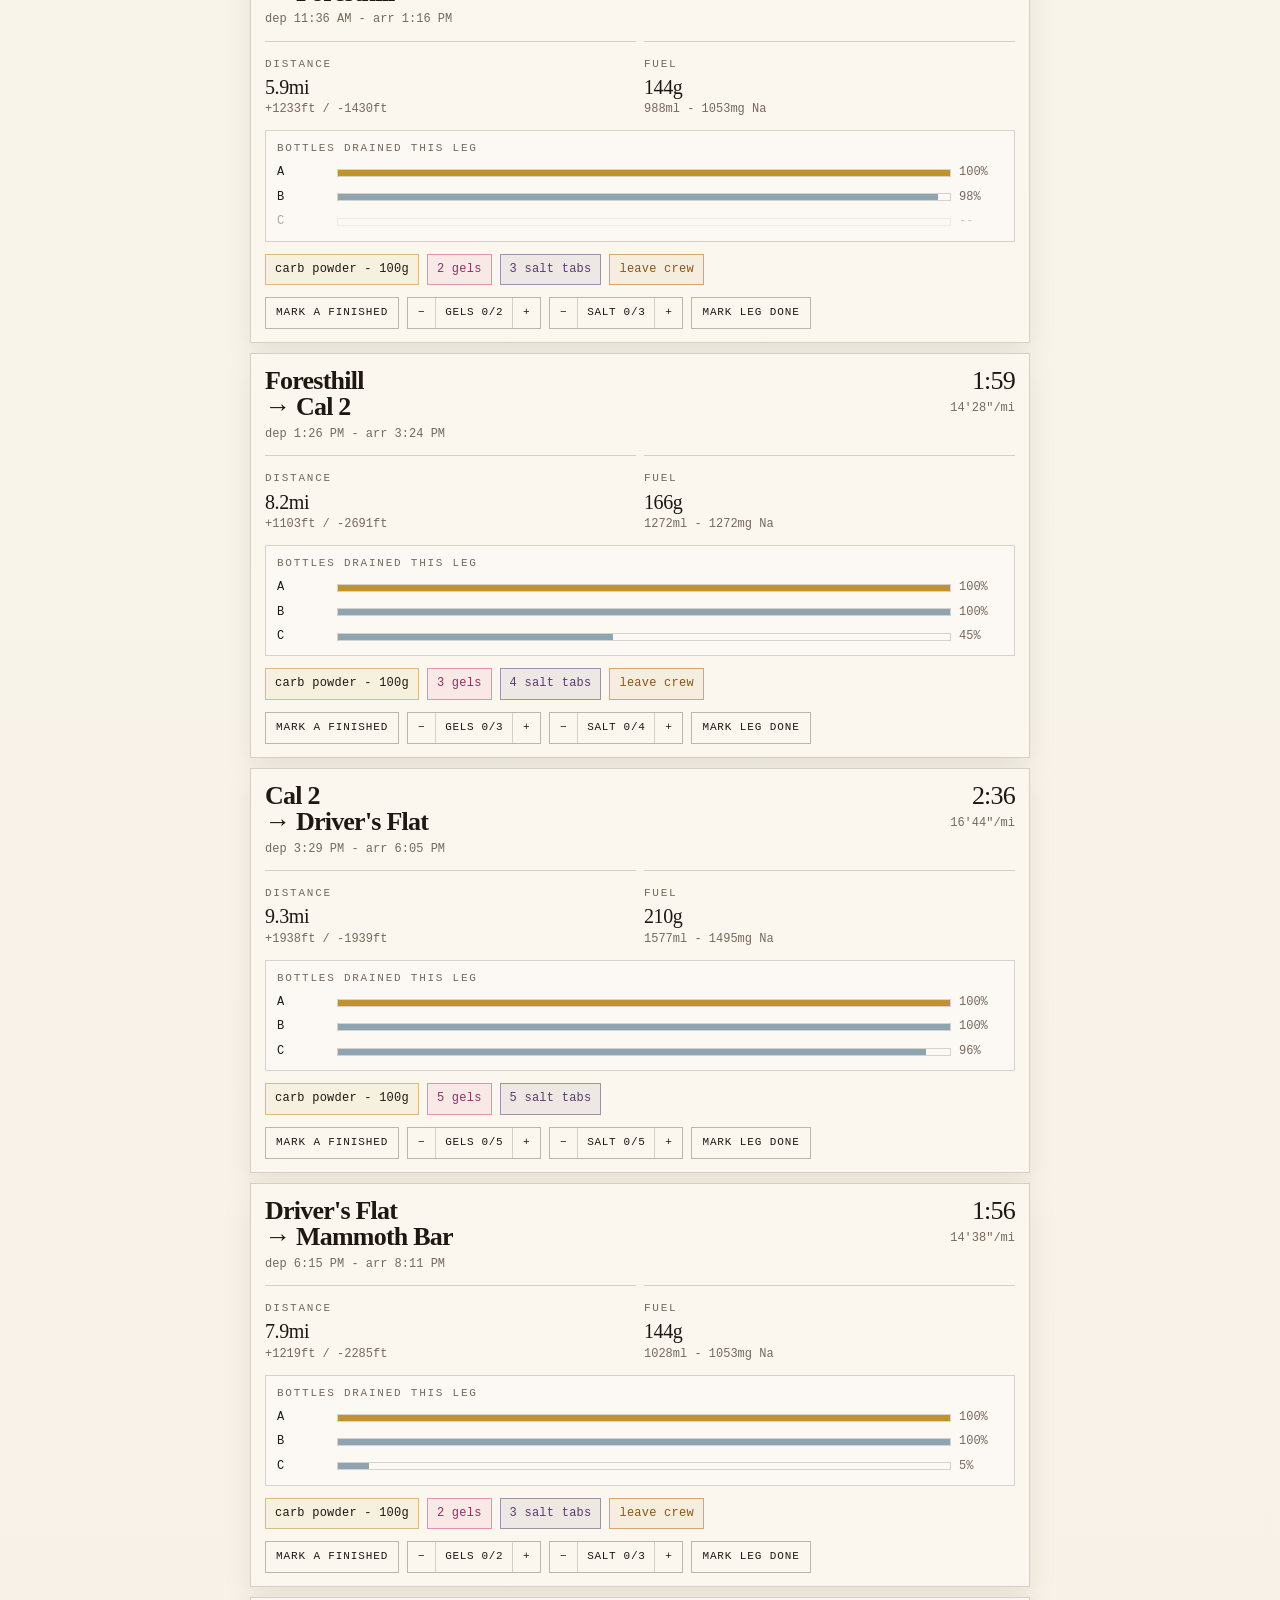
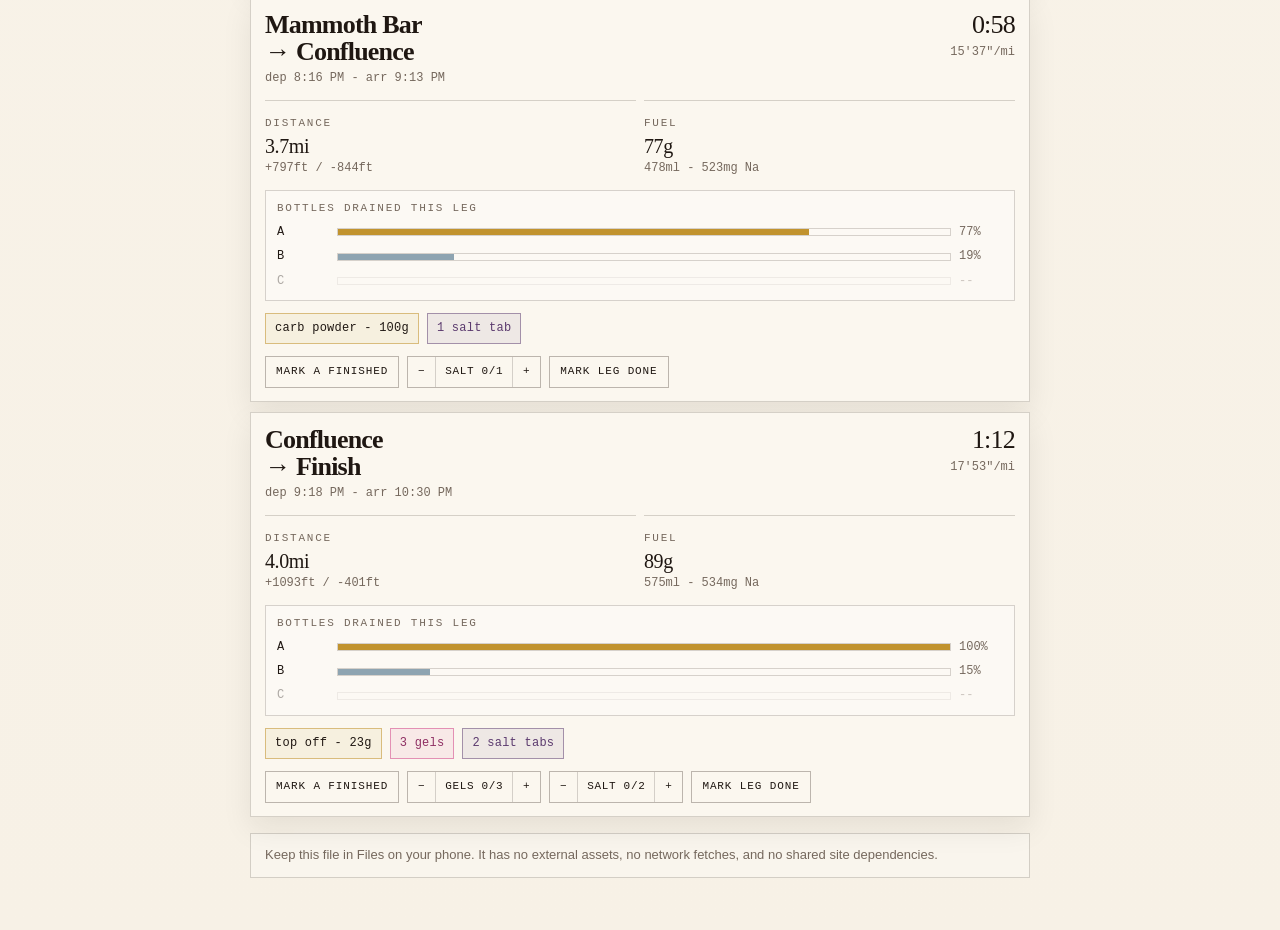
==== commit 51c6b0d9: "Add offline race mode to cheat sheet" ====
--- a/cheat-sheet.html
+++ b/cheat-sheet.html
@@ -96,6 +96,46 @@
     gap: 8px;
     margin-top: 12px;
   }
+  .live-panel {
+    margin-top: 12px;
+    border: 1px solid var(--line);
+    background: var(--paper);
+    padding: 10px 11px 11px;
+  }
+  .live-top {
+    display: flex;
+    justify-content: space-between;
+    align-items: center;
+    gap: 10px;
+  }
+  .live-top .mini {
+    color: var(--ink);
+  }
+  .live-grid {
+    display: grid;
+    grid-template-columns: repeat(2, minmax(0, 1fr));
+    gap: 8px;
+    margin-top: 10px;
+  }
+  .live-stat {
+    border: 1px solid var(--line);
+    padding: 8px 9px;
+    min-width: 0;
+  }
+  .live-stat .v {
+    display: block;
+    margin-top: 3px;
+    font-family: ui-serif, Georgia, Cambria, "Times New Roman", serif;
+    font-size: 20px;
+    line-height: 1;
+    letter-spacing: -0.02em;
+  }
+  .live-stat .sub {
+    margin-top: 4px;
+    color: var(--muted);
+    font-size: 11px;
+    font-family: ui-monospace, SFMono-Regular, Menlo, monospace;
+  }
   .pill {
     display: inline-flex;
     align-items: center;
@@ -183,10 +223,60 @@
     margin: 10px 0 0;
     padding-left: 18px;
   }
+  .crew-card .checklist,
+  .detail-block .checklist {
+    list-style: none;
+    padding-left: 0;
+  }
   .crew-card li,
   .detail-block li {
     margin-bottom: 6px;
     font-size: 14px;
+  }
+  .check-row {
+    display: grid;
+    grid-template-columns: 18px minmax(0, 1fr);
+    gap: 10px;
+    align-items: flex-start;
+  }
+  .check-row input {
+    margin: 3px 0 0;
+  }
+  .check-row span {
+    min-width: 0;
+  }
+  .check-row input:checked + span {
+    color: var(--muted);
+    text-decoration: line-through;
+  }
+  .card-actions {
+    display: flex;
+    flex-wrap: wrap;
+    gap: 8px;
+    margin-top: 12px;
+  }
+  .toggle-chip,
+  .reset-btn,
+  .step-btn {
+    appearance: none;
+    border: 1px solid var(--line-strong);
+    background: var(--paper);
+    color: var(--ink);
+    padding: 7px 10px;
+    font: inherit;
+    font-family: ui-monospace, SFMono-Regular, Menlo, monospace;
+    font-size: 11px;
+    letter-spacing: 0.08em;
+    text-transform: uppercase;
+    cursor: pointer;
+  }
+  .reset-btn {
+    color: var(--muted);
+  }
+  .toggle-chip.is-on {
+    border-color: rgba(212, 71, 138, 0.55);
+    background: rgba(212, 71, 138, 0.08);
+    color: #8f2f63;
   }
   details.leg-card {
     overflow: hidden;
@@ -303,6 +393,46 @@
     gap: 8px;
     margin-top: 12px;
   }
+  .track-strip {
+    display: flex;
+    flex-wrap: wrap;
+    gap: 8px;
+    margin-top: 12px;
+  }
+  .stepper {
+    display: inline-grid;
+    grid-template-columns: 28px minmax(0, auto) 28px;
+    align-items: stretch;
+    border: 1px solid var(--line-strong);
+    background: var(--paper);
+    min-width: 0;
+  }
+  .stepper.is-done {
+    border-color: rgba(212, 71, 138, 0.55);
+    background: rgba(212, 71, 138, 0.08);
+  }
+  .step-btn {
+    padding: 6px 0;
+    border: 0;
+    border-right: 1px solid var(--line);
+    background: transparent;
+  }
+  .stepper .step-btn:last-child {
+    border-right: 0;
+    border-left: 1px solid var(--line);
+  }
+  .step-value {
+    display: inline-flex;
+    align-items: center;
+    justify-content: center;
+    padding: 0 9px;
+    min-width: 0;
+    font-family: ui-monospace, SFMono-Regular, Menlo, monospace;
+    font-size: 11px;
+    letter-spacing: 0.06em;
+    text-transform: uppercase;
+    white-space: nowrap;
+  }
   .detail-grid {
     display: grid;
     gap: 12px;
@@ -331,6 +461,7 @@
   @media (min-width: 760px) {
     .wrap { padding: 24px 20px 52px; }
     .summary-grid { grid-template-columns: repeat(4, minmax(0, 1fr)); }
+    .live-grid { grid-template-columns: repeat(4, minmax(0, 1fr)); }
     .crew-grid { grid-template-columns: repeat(2, minmax(0, 1fr)); }
     .detail-grid { grid-template-columns: repeat(2, minmax(0, 1fr)); }
   }
@@ -352,6 +483,7 @@
     <p>Offline mobile cheat sheet built from the current nutrition plan snapshot: moderate 60-75F, 17:30 target, 10 min crew stops, 5 min solo stops.</p>
     <div class="summary-grid" id="summaryGrid"></div>
     <div class="summary-strip" id="summaryStrip"></div>
+    <div class="live-panel" id="livePanel"></div>
     <div class="jump-row">
       <a href="#crew">Crew stops</a>
       <a href="#legs">Legs</a>
@@ -704,8 +836,10 @@
 
 const summaryGrid = document.getElementById('summaryGrid');
 const summaryStrip = document.getElementById('summaryStrip');
+const livePanel = document.getElementById('livePanel');
 const crewGrid = document.getElementById('crewGrid');
 const legList = document.getElementById('legList');
+const PROGRESS_KEY = 'canyons_cheat_progress_v1';
 
 function esc(value) {
   return String(value)
@@ -725,6 +859,258 @@
 function countLabel(n, singular, plural = `${singular}s`) {
   return `${n} ${n === 1 ? singular : plural}`;
 }
+function slug(value) {
+  return String(value).toLowerCase().replace(/[^a-z0-9]+/g, '-').replace(/^-|-$/g, '');
+}
+function loadProgress() {
+  try {
+    const raw = localStorage.getItem(PROGRESS_KEY);
+    if (!raw) return { legs: {}, crewDone: {}, crewChecks: {} };
+    const parsed = JSON.parse(raw);
+    return {
+      legs: parsed?.legs && typeof parsed.legs === 'object' ? parsed.legs : {},
+      crewDone: parsed?.crewDone && typeof parsed.crewDone === 'object' ? parsed.crewDone : {},
+      crewChecks: parsed?.crewChecks && typeof parsed.crewChecks === 'object' ? parsed.crewChecks : {}
+    };
+  } catch {
+    return { legs: {}, crewDone: {}, crewChecks: {} };
+  }
+}
+const progress = loadProgress();
+function saveProgress() {
+  try {
+    localStorage.setItem(PROGRESS_KEY, JSON.stringify(progress));
+  } catch {}
+}
+function getLegProgress(idx, leg) {
+  const key = String(idx);
+  const existing = progress.legs[key] || {};
+  const next = {
+    aDone: Boolean(existing.aDone),
+    done: Boolean(existing.done),
+    gels: Math.max(0, Math.min(leg.topPills.gels || 0, Number(existing.gels) || 0)),
+    salt: Math.max(0, Math.min(leg.topPills.salt || 0, Number(existing.salt) || 0))
+  };
+  progress.legs[key] = next;
+  return next;
+}
+function crewCheckKey(stopIdx, itemIdx) {
+  return `${stopIdx}:${itemIdx}`;
+}
+function progressTotals() {
+  const totals = { gels: 0, gelsMax: 0, salt: 0, saltMax: 0, legs: 0, legsMax: DATA.legs.length, crew: 0, crewMax: DATA.crewStops.length };
+  DATA.legs.forEach((leg, idx) => {
+    const state = getLegProgress(idx, leg);
+    totals.gels += state.gels;
+    totals.gelsMax += leg.topPills.gels || 0;
+    totals.salt += state.salt;
+    totals.saltMax += leg.topPills.salt || 0;
+    totals.legs += state.done ? 1 : 0;
+  });
+  DATA.crewStops.forEach((_, idx) => {
+    totals.crew += progress.crewDone[String(idx)] ? 1 : 0;
+  });
+  return totals;
+}
+function liveStat(label, value, sub) {
+  return `<div class="live-stat"><span class="mini">${label}</span><span class="v">${value}</span><div class="sub">${sub}</div></div>`;
+}
+function trackToggle(label, active, attrs) {
+  return `<button type="button" class="toggle-chip ${active ? 'is-on' : ''}" ${attrs}>${esc(label)}</button>`;
+}
+function stepper(label, count, total, attrsBase) {
+  return `<div class="stepper ${count >= total && total > 0 ? 'is-done' : ''}">
+    <button type="button" class="step-btn" ${attrsBase}="-1">−</button>
+    <span class="step-value">${esc(label)} ${count}/${total}</span>
+    <button type="button" class="step-btn" ${attrsBase}="1">+</button>
+  </div>`;
+}
+function renderLivePanel() {
+  const totals = progressTotals();
+  livePanel.innerHTML = `
+    <div class="live-top">
+      <span class="mini">Live race mode</span>
+      <button type="button" class="reset-btn" id="resetRaceBtn">Reset all</button>
+    </div>
+    <div class="live-grid">
+      ${liveStat('Gels', `${totals.gels}/${totals.gelsMax}`, 'taken so far')}
+      ${liveStat('Salt', `${totals.salt}/${totals.saltMax}`, 'tabs taken')}
+      ${liveStat('Legs', `${totals.legs}/${totals.legsMax}`, 'marked done')}
+      ${liveStat('Crew', `${totals.crew}/${totals.crewMax}`, 'stations cleared')}
+    </div>
+  `;
+}
+function renderCrew() {
+  const crewLegMap = new Map(DATA.legs.map((leg) => [leg.from, leg]));
+  crewGrid.innerHTML = DATA.crewStops.map((stop, stopIdx) => {
+    const nextLeg = crewLegMap.get(stop.name);
+    const actions = [];
+    if (stop.finish) {
+      actions.push('Hand over vest and bottles.');
+      actions.push('Shotgun a beer.');
+    } else if (nextLeg) {
+      actions.push(...nextLeg.leaving);
+    }
+    const chips = [];
+    if (stop.start) chips.push(pill('start', 'crew'));
+    else if (stop.finish) chips.push(pill('finish', 'gel'));
+    else chips.push(pill(`${stop.dwellMin} min crew`, 'crew'));
+    if (progress.crewDone[String(stopIdx)]) chips.push(pill('done', 'gel'));
+    const checklist = actions.map((item, itemIdx) => `
+      <li>
+        <label class="check-row">
+          <input type="checkbox" data-crew-check="${stopIdx}:${itemIdx}" ${progress.crewChecks[crewCheckKey(stopIdx, itemIdx)] ? 'checked' : ''} />
+          <span>${esc(item)}</span>
+        </label>
+      </li>
+    `).join('');
+    return `
+      <article class="crew-card ${stop.finish ? 'finish' : ''}" id="crew-${slug(stop.name)}">
+        <div class="crew-top">
+          <div>
+            <div class="crew-name">${esc(stop.name)}</div>
+            <div class="crew-sub">${stop.finish ? `arr ${esc(stop.arr)}` : `arr ${esc(stop.arr)} - out ${esc(stop.dep)}`}</div>
+          </div>
+          <div class="crew-time">${stop.finish ? esc(stop.arr) : esc(stop.dep)}</div>
+        </div>
+        <div class="summary-strip">${chips.join('')}</div>
+        <ul class="checklist">${checklist}</ul>
+        <div class="card-actions">
+          ${trackToggle(progress.crewDone[String(stopIdx)] ? 'Station done' : 'Mark station done', progress.crewDone[String(stopIdx)], `data-crew-done="${stopIdx}"`)}
+        </div>
+      </article>
+    `;
+  }).join('');
+}
+function renderLegs() {
+  const openLegs = new Set(Array.from(document.querySelectorAll('details.leg-card[open]')).map((el) => el.id));
+  legList.innerHTML = DATA.legs.map((leg, idx) => {
+    const state = getLegProgress(idx, leg);
+    const pills = [
+      pill(leg.topPills.bag, 'carb'),
+      leg.topPills.gels ? pill(countLabel(leg.topPills.gels, 'gel'), 'gel') : '',
+      leg.topPills.salt ? pill(countLabel(leg.topPills.salt, 'salt tab', 'salt tabs'), 'salt') : '',
+      leg.crew ? pill('leave crew', 'crew') : ''
+    ].filter(Boolean).join('');
+
+    const bottleRows = [
+      { key: 'A', label: 'A', pct: leg.bottles.A, cls: 'carb' },
+      { key: 'B', label: 'B', pct: leg.bottles.B, cls: 'h2o' },
+      { key: 'C', label: 'C', pct: leg.bottles.C, cls: 'h2o' }
+    ].map((item) => {
+      const pct = item.pct == null ? '--' : `${item.pct}%`;
+      const width = item.pct == null ? 0 : item.pct;
+      const opacity = item.pct == null ? ' style="opacity:0.35"' : '';
+      return `<div class="bottle-row"${opacity}><span class="label">${item.label}</span><div class="bar ${item.cls}"><i style="width:${width}%"></i></div><span>${pct}</span></div>`;
+    }).join('');
+
+    const tracker = `
+      <div class="track-strip">
+        ${trackToggle(state.aDone ? 'A finished' : 'Mark A finished', state.aDone, `data-leg-toggle="${idx}:aDone"`)}
+        ${leg.topPills.gels ? stepper('Gels', state.gels, leg.topPills.gels, `data-leg-step="${idx}:gels:`) : ''}
+        ${leg.topPills.salt ? stepper('Salt', state.salt, leg.topPills.salt, `data-leg-step="${idx}:salt:`) : ''}
+        ${trackToggle(state.done ? 'Leg done' : 'Mark leg done', state.done, `data-leg-toggle="${idx}:done"`)}
+      </div>
+    `;
+
+    const legId = `leg-${idx + 1}`;
+    const isOpen = openLegs.size ? openLegs.has(legId) : idx < 2;
+    return `
+      <details class="leg-card" id="${legId}" ${isOpen ? 'open' : ''}>
+        <summary>
+          <div class="leg-head">
+            <div>
+              <div class="leg-title">${esc(leg.from)}<br />&rarr; ${esc(leg.to)}</div>
+              <div class="leg-kicker">dep ${esc(leg.dep)} - arr ${esc(leg.arr)}</div>
+            </div>
+            <div class="leg-time">
+              <span class="v">${esc(leg.time)}</span>
+              <span class="sub">${esc(leg.pace)}</span>
+            </div>
+          </div>
+          <div class="leg-meta">
+            <div class="meta-box"><span class="mini">Distance</span><span class="v">${leg.mile.toFixed(1)}mi</span><div class="sub">+${leg.gain}ft / -${leg.loss}ft</div></div>
+            <div class="meta-box"><span class="mini">Fuel</span><span class="v">${leg.carbs}g</span><div class="sub">${leg.fluidMl}ml - ${leg.sodium}mg Na</div></div>
+          </div>
+          <div class="bottle-grid">
+            <div class="mini">Bottles drained this leg</div>
+            ${bottleRows}
+          </div>
+          <div class="leg-pills">${pills}</div>
+          ${tracker}
+        </summary>
+        <div class="detail-grid">
+          <div class="detail-block">
+            <h3>Leaving ${esc(leg.from)}</h3>
+            <ul>${leg.leaving.map((item) => `<li>${esc(item)}</li>`).join('')}</ul>
+          </div>
+          <div class="detail-block">
+            <h3>On the leg</h3>
+            <ul>${leg.onLeg.map((item) => `<li>${esc(item)}</li>`).join('')}</ul>
+          </div>
+        </div>
+      </details>
+    `;
+  }).join('');
+}
+function bindProgressEvents() {
+  const resetBtn = document.getElementById('resetRaceBtn');
+  if (resetBtn) {
+    resetBtn.addEventListener('click', () => {
+      progress.legs = {};
+      progress.crewDone = {};
+      progress.crewChecks = {};
+      saveProgress();
+      renderApp();
+    });
+  }
+  document.querySelectorAll('[data-crew-check]').forEach((input) => {
+    input.addEventListener('change', (event) => {
+      const key = event.currentTarget.getAttribute('data-crew-check');
+      progress.crewChecks[key] = event.currentTarget.checked;
+      saveProgress();
+      renderLivePanel();
+    });
+  });
+  document.querySelectorAll('[data-crew-done]').forEach((button) => {
+    button.addEventListener('click', () => {
+      const idx = button.getAttribute('data-crew-done');
+      progress.crewDone[idx] = !progress.crewDone[idx];
+      saveProgress();
+      renderApp();
+    });
+  });
+  document.querySelectorAll('[data-leg-toggle]').forEach((button) => {
+    button.addEventListener('click', (event) => {
+      event.preventDefault();
+      event.stopPropagation();
+      const [idx, field] = button.getAttribute('data-leg-toggle').split(':');
+      const state = getLegProgress(Number(idx), DATA.legs[Number(idx)]);
+      state[field] = !state[field];
+      saveProgress();
+      renderApp();
+    });
+  });
+  document.querySelectorAll('[data-leg-step]').forEach((button) => {
+    button.addEventListener('click', (event) => {
+      event.preventDefault();
+      event.stopPropagation();
+      const [idx, field, delta] = button.getAttribute('data-leg-step').split(':');
+      const leg = DATA.legs[Number(idx)];
+      const state = getLegProgress(Number(idx), leg);
+      const max = leg.topPills[field] || 0;
+      state[field] = Math.max(0, Math.min(max, state[field] + Number(delta)));
+      saveProgress();
+      renderApp();
+    });
+  });
+}
+function renderApp() {
+  renderLivePanel();
+  renderCrew();
+  renderLegs();
+  bindProgressEvents();
+}
 
 summaryGrid.innerHTML = [
   summaryCard('Target', DATA.meta.target, `${DATA.meta.heat} conditions`),
@@ -739,92 +1125,7 @@
   pill(`${DATA.meta.salt} salt tabs`, 'salt'),
   pill(`${Math.round(DATA.meta.sodium / 1000 * 10) / 10}g sodium`, 'crew')
 ].join('');
-
-const crewLegMap = new Map(DATA.legs.map((leg) => [leg.from, leg]));
-
-crewGrid.innerHTML = DATA.crewStops.map((stop) => {
-  const nextLeg = crewLegMap.get(stop.name);
-  const actions = [];
-  if (stop.finish) {
-    actions.push('Hand over vest and bottles.');
-    actions.push('Shotgun a beer.');
-  } else if (nextLeg) {
-    actions.push(...nextLeg.leaving);
-  }
-  const chips = [];
-  if (stop.start) chips.push(pill('start', 'crew'));
-  else if (stop.finish) chips.push(pill('finish', 'gel'));
-  else chips.push(pill(`${stop.dwellMin} min crew`, 'crew'));
-  return `
-    <article class="crew-card ${stop.finish ? 'finish' : ''}" id="crew-${stop.name.toLowerCase().replace(/[^a-z0-9]+/g, '-')}">
-      <div class="crew-top">
-        <div>
-          <div class="crew-name">${esc(stop.name)}</div>
-          <div class="crew-sub">${stop.finish ? `arr ${esc(stop.arr)}` : `arr ${esc(stop.arr)} - out ${esc(stop.dep)}`}</div>
-        </div>
-        <div class="crew-time">${stop.finish ? esc(stop.arr) : esc(stop.dep)}</div>
-      </div>
-      <div class="summary-strip">${chips.join('')}</div>
-      <ul>${actions.map((item) => `<li>${esc(item)}</li>`).join('')}</ul>
-    </article>
-  `;
-}).join('');
-
-legList.innerHTML = DATA.legs.map((leg, idx) => {
-  const pills = [
-    pill(leg.topPills.bag, 'carb'),
-    leg.topPills.gels ? pill(countLabel(leg.topPills.gels, 'gel'), 'gel') : '',
-    leg.topPills.salt ? pill(countLabel(leg.topPills.salt, 'salt tab', 'salt tabs'), 'salt') : '',
-    leg.crew ? pill('leave crew', 'crew') : ''
-  ].filter(Boolean).join('');
-
-  const bottleRows = [
-    { key: 'A', label: 'A', pct: leg.bottles.A, cls: 'carb' },
-    { key: 'B', label: 'B', pct: leg.bottles.B, cls: 'h2o' },
-    { key: 'C', label: 'C', pct: leg.bottles.C, cls: 'h2o' }
-  ].map((item) => {
-    const pct = item.pct == null ? '--' : `${item.pct}%`;
-    const width = item.pct == null ? 0 : item.pct;
-    const opacity = item.pct == null ? ' style="opacity:0.35"' : '';
-    return `<div class="bottle-row"${opacity}><span class="label">${item.label}</span><div class="bar ${item.cls}"><i style="width:${width}%"></i></div><span>${pct}</span></div>`;
-  }).join('');
-
-  return `
-    <details class="leg-card" id="leg-${idx + 1}" ${idx < 2 ? 'open' : ''}>
-      <summary>
-        <div class="leg-head">
-          <div>
-            <div class="leg-title">${esc(leg.from)}<br />&rarr; ${esc(leg.to)}</div>
-            <div class="leg-kicker">dep ${esc(leg.dep)} - arr ${esc(leg.arr)}</div>
-          </div>
-          <div class="leg-time">
-            <span class="v">${esc(leg.time)}</span>
-            <span class="sub">${esc(leg.pace)}</span>
-          </div>
-        </div>
-        <div class="leg-meta">
-          <div class="meta-box"><span class="mini">Distance</span><span class="v">${leg.mile.toFixed(1)}mi</span><div class="sub">+${leg.gain}ft / -${leg.loss}ft</div></div>
-          <div class="meta-box"><span class="mini">Fuel</span><span class="v">${leg.carbs}g</span><div class="sub">${leg.fluidMl}ml - ${leg.sodium}mg Na</div></div>
-        </div>
-        <div class="bottle-grid">
-          <div class="mini">Bottles drained this leg</div>
-          ${bottleRows}
-        </div>
-        <div class="leg-pills">${pills}</div>
-      </summary>
-      <div class="detail-grid">
-        <div class="detail-block">
-          <h3>Leaving ${esc(leg.from)}</h3>
-          <ul>${leg.leaving.map((item) => `<li>${esc(item)}</li>`).join('')}</ul>
-        </div>
-        <div class="detail-block">
-          <h3>On the leg</h3>
-          <ul>${leg.onLeg.map((item) => `<li>${esc(item)}</li>`).join('')}</ul>
-        </div>
-      </div>
-    </details>
-  `;
-}).join('');
+renderApp();
 </script>
 </body>
 </html>
